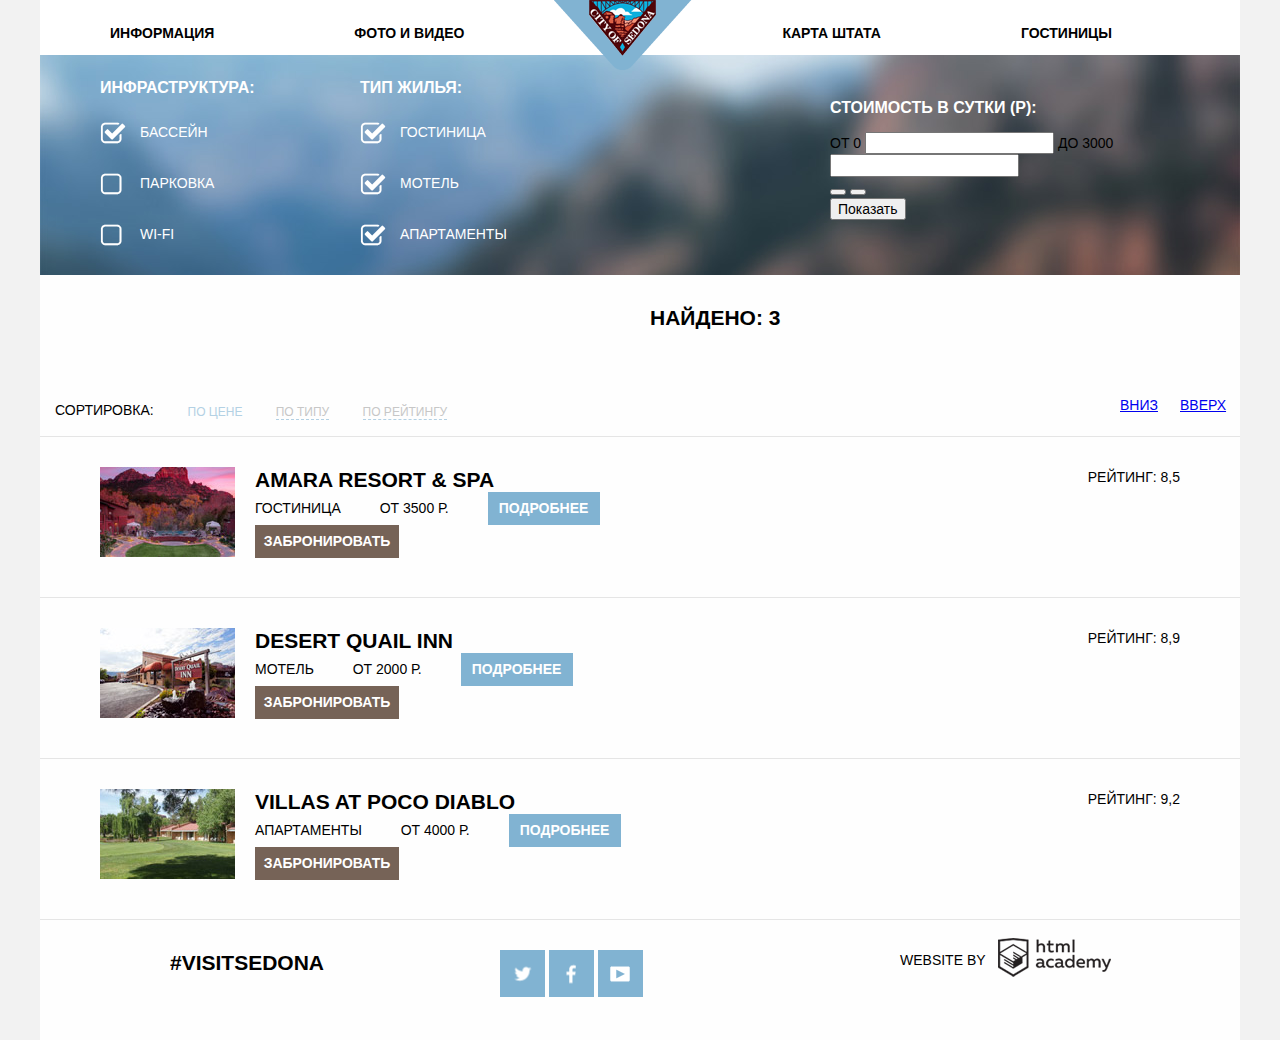
==== inner.html @ 9377fe7f "декоративное оформление" ====
<!DOCTYPE html>
<html>
<head>
  <meta charset="utf-8">
  <link href="https://fonts.googleapis.com/css?family=PT+Sans" rel="stylesheet">
  <link rel="stylesheet" href="css/normalize.css">
  <link rel="stylesheet" href="css/style.css">
  <title>Каталог гостиниц</title>
</head>
<body>
  <div class="main-container">
    <header class="main-header">
      <nav class="main-navigation">
        <ul>
          <li> 
            <a href="#">Информация </a>
          </li>
          <li> 
            <a href="#">Фото и Видео</a>
          </li>
          <li class="main-logo">
            <a href="#"><img class="logo" src="img/icon.png" width="138" height="70" alt="Седона"></a>
          </li>
          <li> 
            <a href="#">Карта штата</a> 
          </li>
          <li> 
            <a href="#">Гостиницы</a>
          </li>
        </ul>
      </nav>
    </header>
    <main>
      <div class="main-condition">
        <form class="condition" action="#" method="get">
          <div class="common-filter">
            <div class="infrastructure">
              <h2>Инфраструктура:</h2> 
              <input type="checkbox" id="bass" checked>
              <label class="choice" for="bass">Бассейн</label>
              <input type="checkbox" id="parking">
              <label class="choice" for="parking">Парковка</label>
              <input type="checkbox" id="wf">
              <label class="choice" for="wf">Wi-Fi</label>
            </div>
            <div class="accomodation">
              <h2>Тип жилья:</h2>
              <input type="checkbox" id="hotel" checked>
              <label class="choice" for="hotel">Гостиница</label>
              <input type="checkbox" id="motel" checked>
              <label class="choice" for="motel">Мотель</label>
              <input type="checkbox" id="apartment" checked>
              <label class="choice" for="apartment">Апартаменты</label>
            </div>
          </div>
          <div class="price">
            <h2>Стоимость в сутки (р):</h2>
            <div class="price-range">
              <label>От 0
                <input type="text" name="price-min">
              </label>
              <label>До 3000
                <input type="text" name="price-max">
              </label>
            </div>
            <div class="range">
              <div class="range-active">
                <button class="range-circle range-circle-left" type="button"></button>
                <button class="range-circle range-circle-right" type="button"></button>
              </div>
            </div>
            <button class="price-show" type="submit"> Показать </button>
          </div>
        </form>
      </div>
      <div class="filter clearfix">
        <div class="find">Найдено: 3</div>
        <div class="sort">Сортировка:
          <ul class="filter-sort">
            <li> <a class="active" href="#">По цене</a></li>
            <li> <a href="#"> По типу</a></li>
            <li> <a href="#"> По рейтингу</a></li>
          </ul>
        </div>
        <div class="direction-filter up"><a href="#">вверх</a></div>
        <div class="direction-filter down"><a class="active" href="#"> вниз</a></div>
      </div>
      <section class="hotels-list">
        <div class="hotel clearfix">
          <img src="img/inner-amara.jpg" width="135" height="90">
          <div class="hotel-character">
            <h2>Amara resort & spa</h2>
            <span>Гостиница</span>
            <span> от 3500 р.</span>
            <a class="about">Подробнее</a>
            <a class="booking">Забронировать</a>
          </div>
          <div class="rating">
            <div class="star">
              <span class="one"></span>
              <span class="two"></span>
              <span class="three"></span>
              <span class="four"></span>
            </div>
            <div class="rating number">Рейтинг: 8,5</div>
          </div>
        </div>
        <div class="hotel clearfix">
          <img src="img/inner-desert.jpg" width="135" height="90">
          <div class="hotel-character">
            <h2>Desert quail inn</h2>
            <span> Мотель</span>
            <span> от 2000 р.</span>
            <a class="about">Подробнее</a>
            <a class="booking">Забронировать</a>
          </div>
          <div class="rating"> 
            <div class="star">
              <span class="one"></span>
              <span class="two"></span>
            </div>
            <div class="rating number">Рейтинг: 8,9</div>
          </div>
        </div>
        <div class="hotel clearfix">
          <img src="img/villas.jpg" width="135" height="90">
          <div class="hotel-character">
            <h2>Villas at poco diablo</h2>
            <span> Апартаменты</span>
            <span> от 4000 р.</span>
            <a class="about">Подробнее</a>
            <a class="booking">Забронировать</a>
          </div>
          <div class="rating">
            <div class="star">
              <span class="one"></span>
              <span class="two"></span>
              <span class="three"></span>
            </div>
            <div class="rating number">Рейтинг: 9,2</div>
          </div>
        </div>
      </section>
    </main>
    <footer class="main-footer clearfix">
      <section class="footer-contacts">
        <a href="#">#VISITSEDONA</a>
      </section>
      <section class="footer-social">
        <a class="social-btn social-btn-twit" href="#">Twitter</a>
        <a class="social-btn social-btn-fb" href="#">Facebook</a>
        <a class="social-btn social-btn-ytube" href="#">YouTube</a>
      </section>
      <section class="footer-copyright">
        <a class="copyright" href="#">Website by</a>
      </section>
    </footer>
  </div>
</body>
</html>
---- css/style.css ----
body {
	font-size: 14px;
	line-height: 21px;
	color: #000000;
	font-weight: normal;
	font-family: "PTSans", "Arial", sans-serif;
	text-transform: uppercase;
	background-color: #f2f2f2;
}
h2.offer-title {
	font-size: 21px;
	line-height: 1.1;
	font-weight: bold;
}
h1.logo-title {
	font-size: 21px;
	line-height: 1.2;
	font-weight: bold;

}
.common-filter h2{
	font-size: 16px;
	line-height: 1.3;
	color: #ffffff;
	font-weight: bold;
}
.price h2 {
	font-size: 16px;
	line-height: 1.3;
	color: #ffffff;
	font-weight: bold;
}
.hotel-character h2 {
	font-size: 21px;
	line-height: 1.2;
	font-weight: bold;
	margin: 0px;
}
.hotel-character h2:hover {
	color: #89b8d5;
}
.main-container {
	width: 1200px;
	margin: 0 auto;
}

.main-header {
	max-height: 55px;
	background: #ffffff;
}
.main-navigation li {
	display: inline-block;
	font-size: 14px;
	line-height: 26px;
	vertical-align: top;
	font-weight: bold;
	padding: 20px;
	margin: 0 50px;
}

.main-navigation li:nth-child(3) {
	position: relative;
	padding-top: 0px;
	margin: 0px;
	z-index: 100;
}

.main-navigation a {
	display: block;
	text-decoration: none;
	color: #000000
}

.main-navigation a:hover {
	color: #81b3d2;
}

.main-navigation ul {
	margin: 0;
	padding: 0;
	list-style: none;
	font-size: 0;
}

.main-condition {
	min-height: 220px;
	background: #f2f2f2 url("../img/inner-filter.jpg") no-repeat;
	clear: both;
}
.infrastructure {
	float: left;
	width: 200px;
	padding-top: 10px;
	padding-right: 30px;
	padding-bottom: 10px;
	padding-left: 60px;
}
input[type="checkbox"] {
	display: none;
}
input[type="checkbox"] + label.choice {
	display: block;
	padding: 10px 0;
	padding-left: 40px;
	margin: 10px 0;
	font-size: 14px;
	line-height: 21px;
	color: #ffffff;
	position: relative;
	cursor: pointer;
}
input[type="checkbox"] + label.choice::before {
	content: "";
	position: absolute;
	top: -3;
	left: 0;
	background-image: url("../img/sprite.png");
	background-repeat: no-repeat;
	display: block;
	width: 22px;
	height: 22px;
	background-position: -5px -5px;
}
input[type="checkbox"]:checked + label.choice::before {
	content: "";
	position: absolute;
	top: -3;
	left: 0;
	background-image: url("../img/sprite.png");
	background-repeat: no-repeat;
	display: block;
	width: 26px;
	height: 22px;
	background-position: -5px -37px;
}

.accomodation {
	float: left;
	width: 200px;
	padding: 10px 30px;
}
.price {
	float: right;
	width: 350px;
	padding: 30px 60px;
}
.filter {
	background: #fefefe;
}
.clearfix::after {
	content: "";
	display: table;
	clear: both;
}
.find {
	float: left;
	min-height: 30px;
	width: 140px;
	padding-top: 30px;
	padding-right: 15px;
	padding-bottom: 30px;
	padding-left: 60px;
	font-weight: bold;
	font-size: 21px;
	line-height: 26px;
}
.sort {
	float: left;
	width: 580px;
	padding: 15px;
	margin: 20px 0 0 0;
}

ul.filter-sort {
	display: inline-block;
	vertical-align: bottom;
	margin: 0;
	padding: 0;
	list-style: none;
	font-size: 12px;
} 

.filter-sort li {
	display: inline-block;
	line-height: 18px;
	vertical-align: bottom;
	padding: 0px;
	margin-right: 30px;
}
.filter-sort li:first-child {
	margin-left: 30px;
}
.filter-sort a {
	text-decoration: none;
	color: #c7c7c7;
	border-bottom: 1px dashed #b3d1e4;
}
.filter-sort a.active {
	color: #b3d1e4;
	text-decoration: none;
	border-bottom: 0px;
}
.filter-sort a:hover {
	color: #b3d1e4;
	text-decoration: none;
	border-bottom: 1px dashed #b3d1e4;
}
.direction-filter {
	float: right;
	width: 60px;
	padding-top: 30px;
}
.hotels-list {
	min-height: 450px;
	background: #fefefe;
}
.hotel {
	width: 1080px;
	min-height: 100px;
	padding: 30px 60px;
}
.hotel img {
	float: left;
	margin-right: 20px;
}
.hotel-character {
	float: left;
	width: 370px;
}
.hotel {
	border-top: 1px solid #e5e5e5
}
.hotel-character span {
	padding-right: 35px;
}

.hotel-character a {
	display: inline-block;
	height: 26px;
}
.hotel-character a.about {
	width: 110px;
	border: 1px solid #81b3d2;
	background-color: #81b3d2;
	color: #ffffff;
	font-weight: bold;
	text-align: center;
	padding-top: 5px;
}
.hotel-character a.booking {
	width: 142px;
	border: 1px solid #766357;
	background-color: #766357;
	color: #ffffff;
	font-weight: bold;
	text-align: center;
	padding-top: 5px;
}
.hotel .rating {
	float: right;
} 

.main-footer {
	width: 1080px;
	margin: 0 auto;
	background: #fefefe;
	padding: 30px 60px;
	border-top: 1px solid #e5e5e5
}

.footer-contacts {
	float: left;
	width: 210px;
	margin-right: 120px;
	min-height: 60px;
	margin-left: 70px;
}
.footer-contacts a {
	text-decoration: none;
	color: #000000;
	font-size: 21px;
	font-weight: bold;
	line-height: 26px;
}

.footer-social {
	float: left;
	width: 280px;
	min-height: 60px;
}

.social-btn {
	display: inline-block;
	vertical-align: top;
	font-size: 0px;
	width: 45px;
	height: 47px;
	background-color: #81b3d2;
	position: relative;
}
.social-btn::before {
	content: "";
	position: absolute;
	top: 50%;
	left: 50%;
	transform: translate(-50%, -50%);
	background-image: url("../img/sprite.png");
	background-repeat: no-repeat;
	display: block;
}
.social-btn-twit::before{
	width: 17px;
	height: 15px;
	background-position: -5px -338px;
}
.social-btn-fb::before {
	width: 10px;
	height: 19px;
	background-position: -5px -133px;
}
.social-btn-ytube:before {
	width: 20px;
	height: 16px;
	background-position: -5px -388px;
}
.social-btn:hover {
	background-color: #669ec0
}

.footer-copyright {
	float: right;
	width: 280px;
	min-height: 60px;
	margin-left: 120px;
	position: relative;
}
.footer-copyright::after {
	content: "";
	position: absolute;
	top: -20%;
	left: 35%;
	background-image: url("../img/sprite.png");
	background-repeat: no-repeat;
	display: block;
	width: 113px;
	height: 39px;
	background-position: -5px -191px;
}

.footer-copyright:hover::after {
	content: "";
	position: absolute;
	top: -20%;
	left: 35%;
	background-image: url("../img/sprite.png");
	background-repeat: no-repeat;
	display: block;
	width: 113px;
	height: 39px;
	background-position: -5px -289px;
}
.footer-copyright a {
	text-decoration: none;
	color: #000000;
}

.features-items {
	background-color: #81b3d2;
	min-height: 256px;
}
.features-items.right img {
	float: right;
	width: 800px;
}
.features-logo {
	float: left;
	width: 280px;
	min-height: 240px;
	padding: 40px 60px;
}
.features-items.left img {
	float: left;
	width: 800px;
}
.features-items-small {
	float: left;
	width: 280px;
	min-height: 175px;
	padding: 40px 60px;
	background-color: #eeeeee
}
.offer {
	background-color: #ffffff;
	margin: 0 auto;
}
label.search {
	display: block;
	height: 85px;
	width: 568px;
	margin: 0 auto;
}
#search-hotel:checked ~ label.search[for="search-hotel"] { 
	background:#c1c1c1;
}

.offer-form {
	width: 565px;
	height: 395px;
	margin: 0 auto;
	display: none;
}
#search-hotel:checked ~ .offer-form {
	display: block;
}
input.offer {
	display: none;
}


.sprite {
	background-image: url("../img/sprite.png");
	background-repeat: no-repeat;
	display: block;
}

.sprite-checkbox {
	width: 22px;
	height: 22px;
	background-position: -5px -5px;
}

.sprite-checkbox-checked {
	width: 26px;
	height: 22px;
	background-position: -5px -37px;
}

.sprite-checkbox-checked-disabled {
	width: 26px;
	height: 22px;
	background-position: -5px -69px;
}

.sprite-checkbox-disabled {
	width: 22px;
	height: 22px;
	background-position: -5px -101px;
}

.sprite-f {
	width: 10px;
	height: 19px;
	background-position: -5px -133px;
}

.sprite-f-down {
	width: 10px;
	height: 19px;
	background-position: -5px -162px;
}

.sprite-ha {
	width: 113px;
	height: 39px;
	background-position: -5px -191px;
}

.sprite-ha-down {
	width: 113px;
	height: 39px;
	background-position: -5px -240px;
}

.sprite-ha-hover {
	width: 113px;
	height: 39px;
	background-position: -5px -289px;
}

.sprite-t {
	width: 17px;
	height: 15px;
	background-position: -5px -338px;
}

.sprite-t-down {
	width: 17px;
	height: 15px;
	background-position: -5px -363px;
}

.sprite-ytube {
	width: 20px;
	height: 16px;
	background-position: -5px -388px;
}

.sprite-ytube-down {
	width: 20px;
	height: 16px;
	background-position: -5px -414px;
}
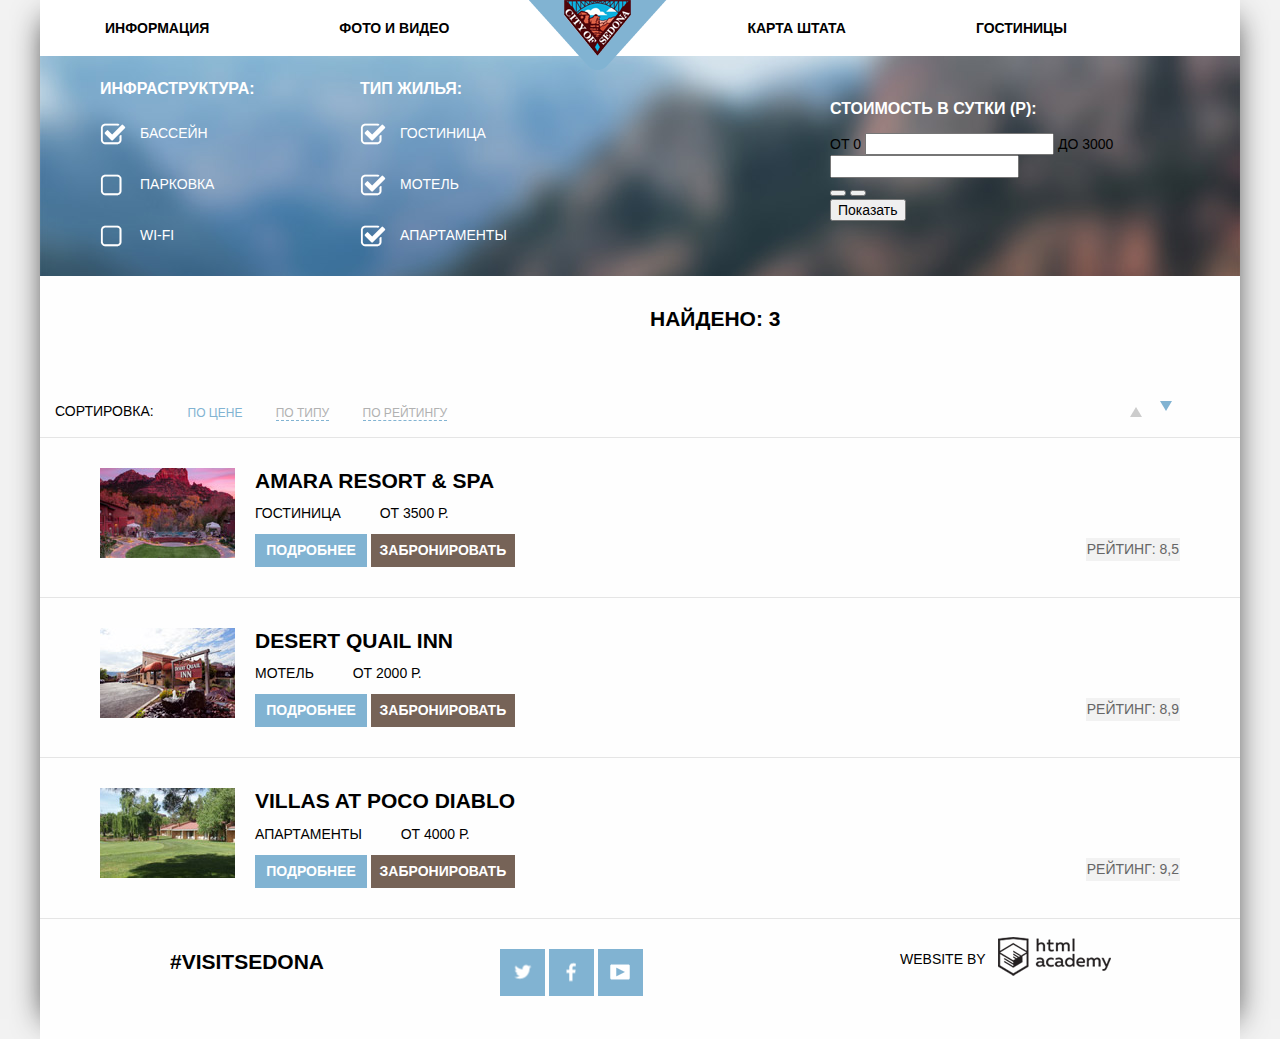
==== commit 5f9b66cf: "оформление декоративных элементов" ====
--- a/inner.html
+++ b/inner.html
@@ -2,7 +2,7 @@
 <html>
 <head>
   <meta charset="utf-8">
-  <link href="https://fonts.googleapis.com/css?family=PT+Sans" rel="stylesheet">
+  <link href="https://fonts.googleapis.com/css?family=PT+Sans:400,700&amp;subset=cyrillic" rel="stylesheet">
   <link rel="stylesheet" href="css/normalize.css">
   <link rel="stylesheet" href="css/style.css">
   <title>Каталог гостиниц</title>
@@ -82,18 +82,20 @@
             <li> <a href="#"> По рейтингу</a></li>
           </ul>
         </div>
-        <div class="direction-filter up"><a href="#">вверх</a></div>
-        <div class="direction-filter down"><a class="active" href="#"> вниз</a></div>
+        <div><a class="direction-filter down active" href="#">вниз</a></div>
+        <div><a class="direction-filter up" href="#"> вверх</a></div>
       </div>
       <section class="hotels-list">
         <div class="hotel clearfix">
           <img src="img/inner-amara.jpg" width="135" height="90">
           <div class="hotel-character">
-            <h2>Amara resort & spa</h2>
+            <h2> <a href="#">Amara resort & spa</a></h2>
             <span>Гостиница</span>
             <span> от 3500 р.</span>
-            <a class="about">Подробнее</a>
-            <a class="booking">Забронировать</a>
+            <div class="btn">
+              <a href="#" class="about">Подробнее</a>
+              <a href="#" class="booking">Забронировать</a>
+            </div>
           </div>
           <div class="rating">
             <div class="star">
@@ -108,11 +110,13 @@
         <div class="hotel clearfix">
           <img src="img/inner-desert.jpg" width="135" height="90">
           <div class="hotel-character">
-            <h2>Desert quail inn</h2>
+            <h2> <a href="#">Desert quail inn</a></h2>
             <span> Мотель</span>
             <span> от 2000 р.</span>
-            <a class="about">Подробнее</a>
-            <a class="booking">Забронировать</a>
+            <div class="btn">
+              <a href="#" class="about">Подробнее</a>
+              <a href="#" class="booking">Забронировать</a>
+            </div>
           </div>
           <div class="rating"> 
             <div class="star">
@@ -125,11 +129,13 @@
         <div class="hotel clearfix">
           <img src="img/villas.jpg" width="135" height="90">
           <div class="hotel-character">
-            <h2>Villas at poco diablo</h2>
+            <h2> <a href="#">Villas at poco diablo</a></h2>
             <span> Апартаменты</span>
             <span> от 4000 р.</span>
-            <a class="about">Подробнее</a>
-            <a class="booking">Забронировать</a>
+            <div class="btn">
+              <a href="#" class="about">Подробнее</a>
+              <a href="#" class="booking">Забронировать</a>
+            </div>
           </div>
           <div class="rating">
             <div class="star">
--- a/css/style.css
+++ b/css/style.css
@@ -7,81 +7,178 @@
 	text-transform: uppercase;
 	background-color: #f2f2f2;
 }
-h2.offer-title {
-	font-size: 21px;
-	line-height: 1.1;
-	font-weight: bold;
-}
-h1.logo-title {
-	font-size: 21px;
-	line-height: 1.2;
-	font-weight: bold;
-
-}
-.common-filter h2{
-	font-size: 16px;
-	line-height: 1.3;
-	color: #ffffff;
-	font-weight: bold;
-}
-.price h2 {
-	font-size: 16px;
-	line-height: 1.3;
-	color: #ffffff;
-	font-weight: bold;
-}
-.hotel-character h2 {
-	font-size: 21px;
-	line-height: 1.2;
-	font-weight: bold;
-	margin: 0px;
-}
-.hotel-character h2:hover {
-	color: #89b8d5;
+.main {
+	position: relative;
 }
 .main-container {
 	width: 1200px;
 	margin: 0 auto;
-}
-
+	box-shadow: -15px 0 30px -20px #333, 
+	15px 0 30px -20px #333;
+}
 .main-header {
-	max-height: 55px;
 	background: #ffffff;
 }
 .main-navigation li {
 	display: inline-block;
 	font-size: 14px;
 	line-height: 26px;
+	font-weight: bold;
+	padding: 15px;
+	margin: 0 50px;
+}
+.main-navigation li:nth-child(3) {
+	position: relative;
 	vertical-align: top;
-	font-weight: bold;
-	padding: 20px;
-	margin: 0 50px;
-}
-
-.main-navigation li:nth-child(3) {
-	position: relative;
 	padding-top: 0px;
+	padding-bottom: 0px;
 	margin: 0px;
+	margin-bottom: -25px;
 	z-index: 100;
 }
-
 .main-navigation a {
 	display: block;
 	text-decoration: none;
 	color: #000000
 }
-
 .main-navigation a:hover {
 	color: #81b3d2;
 }
-
 .main-navigation ul {
 	margin: 0;
 	padding: 0;
 	list-style: none;
 	font-size: 0;
 }
-
+.main-footer {
+	width: 1080px;
+	margin: 0 auto;
+	background: #fefefe;
+	padding: 30px 60px;
+	border-top: 1px solid #e5e5e5
+}
+
+.footer-contacts {
+	float: left;
+	width: 210px;
+	margin-right: 120px;
+	min-height: 60px;
+	margin-left: 70px;
+}
+.footer-contacts a {
+	text-decoration: none;
+	color: #000000;
+	font-size: 21px;
+	font-weight: bold;
+	line-height: 26px;
+}
+
+.footer-social {
+	float: left;
+	width: 280px;
+	min-height: 60px;
+}
+
+.social-btn {
+	display: inline-block;
+	vertical-align: top;
+	font-size: 0px;
+	width: 45px;
+	height: 47px;
+	background-color: #81b3d2;
+	position: relative;
+}
+.social-btn::before {
+	content: "";
+	position: absolute;
+	top: 50%;
+	left: 50%;
+	transform: translate(-50%, -50%);
+	background-image: url("../img/sprite.png");
+	background-repeat: no-repeat;
+	display: block;
+}
+.social-btn-twit::before{
+	width: 17px;
+	height: 15px;
+	background-position: -5px -338px;
+}
+.social-btn-fb::before {
+	width: 10px;
+	height: 19px;
+	background-position: -5px -133px;
+}
+.social-btn-ytube:before {
+	width: 20px;
+	height: 16px;
+	background-position: -5px -388px;
+}
+.social-btn:hover {
+	background-color: #669ec0
+}
+
+.footer-copyright {
+	float: right;
+	width: 280px;
+	min-height: 60px;
+	margin-left: 120px;
+	position: relative;
+}
+.footer-copyright::after {
+	content: "";
+	position: absolute;
+	top: -20%;
+	left: 35%;
+	background-image: url("../img/sprite.png");
+	background-repeat: no-repeat;
+	display: block;
+	width: 113px;
+	height: 39px;
+	background-position: -5px -191px;
+}
+.footer-copyright:hover::after {
+	content: "";
+	position: absolute;
+	top: -20%;
+	left: 35%;
+	background-image: url("../img/sprite.png");
+	background-repeat: no-repeat;
+	display: block;
+	width: 113px;
+	height: 39px;
+	background-position: -5px -289px;
+}
+.footer-copyright a {
+	text-decoration: none;
+	color: #000000;
+}
+
+/*inner*/
+.common-filter h2{
+	font-size: 16px;
+	line-height: 1.3;
+	color: #ffffff;
+	font-weight: bold;
+}
+.price h2 {
+	font-size: 16px;
+	line-height: 1.3;
+	color: #ffffff;
+	font-weight: bold;
+}
+.hotel-character h2 { 
+	font-size: 21px;
+	line-height: 1.2;
+	font-weight: bold;
+	margin: 0px;
+}
+.hotel-character a {
+	text-decoration: none;
+	color: #000000
+}
+.hotel-character a:hover {
+	color: #89b8d5;
+}
 .main-condition {
 	min-height: 220px;
 	background: #f2f2f2 url("../img/inner-filter.jpg") no-repeat;
@@ -133,8 +230,7 @@
 	height: 22px;
 	background-position: -5px -37px;
 }
-
-.accomodation {
+.common-filter .accomodation {
 	float: left;
 	width: 200px;
 	padding: 10px 30px;
@@ -170,7 +266,6 @@
 	padding: 15px;
 	margin: 20px 0 0 0;
 }
-
 ul.filter-sort {
 	display: inline-block;
 	vertical-align: bottom;
@@ -179,7 +274,6 @@
 	list-style: none;
 	font-size: 12px;
 } 
-
 .filter-sort li {
 	display: inline-block;
 	line-height: 18px;
@@ -192,23 +286,56 @@
 }
 .filter-sort a {
 	text-decoration: none;
-	color: #c7c7c7;
-	border-bottom: 1px dashed #b3d1e4;
+	color: #b1b1b1;
+	border-bottom: 1px dashed #81b3d2;
 }
 .filter-sort a.active {
-	color: #b3d1e4;
+	color: #81b3d2;
 	text-decoration: none;
 	border-bottom: 0px;
 }
 .filter-sort a:hover {
-	color: #b3d1e4;
+	color: #81b3d2;
 	text-decoration: none;
-	border-bottom: 1px dashed #b3d1e4;
+	border-bottom: 1px dashed #81b3d2;
 }
 .direction-filter {
 	float: right;
 	width: 60px;
 	padding-top: 30px;
+	position: relative;
+}
+.direction-filter.down {
+	margin-right: 20px;
+}
+a.direction-filter {
+	font-size: 0px;
+}
+.direction-filter.up::after {
+	content: "";
+	position: absolute;
+	left: 50%;
+	bottom: 0px;
+	padding: 0px;
+	border: 6px solid transparent;
+	border-bottom: 10px solid #cccccc;
+}
+.direction-filter.down::after {
+	content: "";
+	position: absolute;
+	bottom: 0px;
+	border: 6px solid transparent;
+	border-top: 10px solid #cccccc;
+}
+.direction-filter.active::after { /*не работает. не пойму как сделать активную сортировку*/
+	border-top: 10px solid #81b3d2;
+}
+.rating.number {
+	float: right;
+	border: 1px solid #f2f2f2;
+	background-color: #f2f2f2;
+	color: #666666;
+	margin-top: 70px;
 }
 .hotels-list {
 	min-height: 450px;
@@ -216,7 +343,6 @@
 }
 .hotel {
 	width: 1080px;
-	min-height: 100px;
 	padding: 30px 60px;
 }
 .hotel img {
@@ -231,14 +357,16 @@
 	border-top: 1px solid #e5e5e5
 }
 .hotel-character span {
+	display: inline-block;
+	padding-top: 10px;
 	padding-right: 35px;
 }
-
-.hotel-character a {
+.btn {
+	margin-top: 10px;
+}
+.hotel-character a.about {
 	display: inline-block;
 	height: 26px;
-}
-.hotel-character a.about {
 	width: 110px;
 	border: 1px solid #81b3d2;
 	background-color: #81b3d2;
@@ -248,6 +376,8 @@
 	padding-top: 5px;
 }
 .hotel-character a.booking {
+	display: inline-block;
+	height: 26px;
 	width: 142px;
 	border: 1px solid #766357;
 	background-color: #766357;
@@ -256,127 +386,126 @@
 	text-align: center;
 	padding-top: 5px;
 }
-.hotel .rating {
-	float: right;
-} 
-
-.main-footer {
-	width: 1080px;
-	margin: 0 auto;
-	background: #fefefe;
-	padding: 30px 60px;
-	border-top: 1px solid #e5e5e5
-}
-
-.footer-contacts {
-	float: left;
-	width: 210px;
-	margin-right: 120px;
-	min-height: 60px;
-	margin-left: 70px;
-}
-.footer-contacts a {
-	text-decoration: none;
-	color: #000000;
+
+
+/*index*/
+h2.offer-title {
 	font-size: 21px;
-	font-weight: bold;
-	line-height: 26px;
-}
-
-.footer-social {
-	float: left;
-	width: 280px;
-	min-height: 60px;
-}
-
-.social-btn {
-	display: inline-block;
-	vertical-align: top;
-	font-size: 0px;
-	width: 45px;
-	height: 47px;
-	background-color: #81b3d2;
-	position: relative;
-}
-.social-btn::before {
-	content: "";
-	position: absolute;
-	top: 50%;
-	left: 50%;
-	transform: translate(-50%, -50%);
-	background-image: url("../img/sprite.png");
-	background-repeat: no-repeat;
-	display: block;
-}
-.social-btn-twit::before{
-	width: 17px;
-	height: 15px;
-	background-position: -5px -338px;
-}
-.social-btn-fb::before {
-	width: 10px;
-	height: 19px;
-	background-position: -5px -133px;
-}
-.social-btn-ytube:before {
-	width: 20px;
-	height: 16px;
-	background-position: -5px -388px;
-}
-.social-btn:hover {
-	background-color: #669ec0
-}
-
-.footer-copyright {
-	float: right;
-	width: 280px;
-	min-height: 60px;
-	margin-left: 120px;
-	position: relative;
-}
-.footer-copyright::after {
-	content: "";
-	position: absolute;
-	top: -20%;
-	left: 35%;
-	background-image: url("../img/sprite.png");
-	background-repeat: no-repeat;
-	display: block;
-	width: 113px;
-	height: 39px;
-	background-position: -5px -191px;
-}
-
-.footer-copyright:hover::after {
-	content: "";
-	position: absolute;
-	top: -20%;
-	left: 35%;
-	background-image: url("../img/sprite.png");
-	background-repeat: no-repeat;
-	display: block;
-	width: 113px;
-	height: 39px;
-	background-position: -5px -289px;
-}
-.footer-copyright a {
-	text-decoration: none;
-	color: #000000;
-}
-
+	line-height: 1.1;
+	font-weight: bold;
+	text-align: center;
+	padding-top: 60px;
+	margin: 0;
+}
+.offer-name {
+	color: #696969;
+	text-align: center;
+	margin-bottom: 50px;
+}
+h1.logo-title {
+	font-size: 21px;
+	line-height: 1.2;
+	font-weight: bold;
+}
+.logo-title {
+	position: absolute;
+	display: inline-block;
+	bottom: 105px;
+	width: 600px;
+	left: 25%;
+	text-align: center;
+}
+.features-title {
+	position: absolute;
+	display: inline-block;
+	bottom: 50px;
+	left: 25%;
+	text-align: center;
+}
+p.features {
+	margin: 20px 0;
+}
 .features-items {
 	background-color: #81b3d2;
 	min-height: 256px;
+	padding-top: 0.1px;
+	margin: 0;
+}
+.features-items p {
+	text-align: center;
+	color: #ffffff;
 }
 .features-items.right img {
 	float: right;
 	width: 800px;
 }
+.feature {
+	color: #696969;
+}
+.features-items .features-name {
+	font-weight: bold;
+	margin-top: 50px;
+}
 .features-logo {
 	float: left;
 	width: 280px;
 	min-height: 240px;
 	padding: 40px 60px;
+	text-align: center;
+	margin: 0;
+}
+.features-logo-name {
+	display: block;
+	padding-top: 95px;
+	margin-top: 0px;
+	margin-bottom: 30px;
+	font-size: 16px;
+	line-height: 21px;	
+	font-weight: bold;
+	position: relative;
+}
+.accomodation .features-logo-name:before {
+	content: "";
+	display: block;
+	position: absolute;
+	background-image: url("../img/logo-accomodation.png");
+	width: 75px;
+	height: 72px;
+	left: 37%;
+	bottom: 30%;
+	padding: 0;
+}
+.food .features-logo-name:before {
+	content: "";
+	display: block;
+	position: absolute;
+	background-image: url("../img/logo-eat.png");
+	width: 74px;
+	height: 70px;
+	left: 37%;
+	bottom: 30%;
+	padding: 0;
+}
+.souvenirs .features-logo-name:before {
+	content: "";
+	display: block;
+	position: absolute;
+	background-image: url("../img/logo-suvenire.png");
+	width: 64px;
+	height: 76px;
+	left: 37%;
+	bottom: 30%;
+	padding: 0;
+}
+.features-items-small .features-name {
+	margin: 0;
+	display: block;
+	padding: 0;
+	margin-top: 0px;
+	margin-bottom: 30px;
+	font-size: 16px;
+	line-height: 21px;	
+	font-weight: bold;
 }
 .features-items.left img {
 	float: left;
@@ -384,38 +513,144 @@
 }
 .features-items-small {
 	float: left;
+	text-align: center;
 	width: 280px;
 	min-height: 175px;
 	padding: 40px 60px;
-	background-color: #eeeeee
+	background-color: #eeeeee;
+}
+p.feature {
+	margin: 20px 0;
 }
 .offer {
 	background-color: #ffffff;
 	margin: 0 auto;
+	position: relative;
 }
 label.search {
 	display: block;
-	height: 85px;
-	width: 568px;
+	width: 565px;
 	margin: 0 auto;
+	text-align: center;
+	padding: 33px 0;
+	background-color: #766357;
+	color: #ffffff;
+	font-size: 21px;
+	line-height: 26px;
+	font-weight: bold;
 }
 #search-hotel:checked ~ label.search[for="search-hotel"] { 
-	background:#c1c1c1;
-}
-
+	background: #766357;
+}
 .offer-form {
 	width: 565px;
-	height: 395px;
+	/*height: 395px;*/
 	margin: 0 auto;
 	display: none;
+	z-index: 100;
+	position: absolute;
+	padding-top: 20px;
 }
 #search-hotel:checked ~ .offer-form {
 	display: block;
+	background-color: #ffffff;
+	left: 50%;
+	transform: translate(-50%);
 }
 input.offer {
 	display: none;
 }
-
+.map {
+	position: relative;
+}
+label.date {
+	display: block;
+	width: 465px;
+	margin: 0 auto;
+	padding-top: 30px;
+	font-weight: bold;
+	line-height: 26px;
+}
+label.adult {
+	display: block;
+	float: left;
+	width: 240px;
+	padding-right: 30px;
+	font-weight: bold;
+	line-height: 26px;
+}
+label.children {
+	display: block;
+	float: left;
+	width: 190px;
+	font-weight: bold;
+	line-height: 26px;
+}
+.group {
+	width: 465px;
+	margin: 0 auto;
+	padding-top: 30px;
+}
+
+button.submit {
+	display: block;
+	margin: 55px auto;
+	padding: 20px 195px;
+	font-size: 21px;
+	font-weight: bold;
+	text-transform: uppercase;
+	line-height: 26px;
+	border-radius: 0px;
+	background-color: #81b3d2;
+	color: #ffffff;
+	border: none;
+	cursor: pointer;
+}
+input.date {
+	width: 330px;
+	height: 38px;
+	background-color: #f2f2f2;
+	border: none;
+	margin-left: 15px;
+	font-size: 
+}
+.adult input {
+	width: 38px;
+	height: 38px;
+	background-color: #f2f2f2;
+	border: none;
+	padding: 0px;
+}
+.children input {
+	width: 38px;
+	height: 38px;
+	background-color: #f2f2f2;
+	border: none;
+	padding: 0px;
+}
+button.minus, button.plus {
+	width: 38px;
+	height: 38px;
+	background-color: #f2f2f2;
+	border: none;
+	padding: 0;
+	margin: 0;
+	font-size: 14px;
+	line-height: 26px;
+	font-weight: bold;
+	color: #a9a9a9;
+}
+.adult button.minus {
+	margin-left: 30px;
+}
+.children button.minus {
+	margin-left: 25px;
+}
+
+
+
+
+/*sprite*/
 
 .sprite {
 	background-image: url("../img/sprite.png");
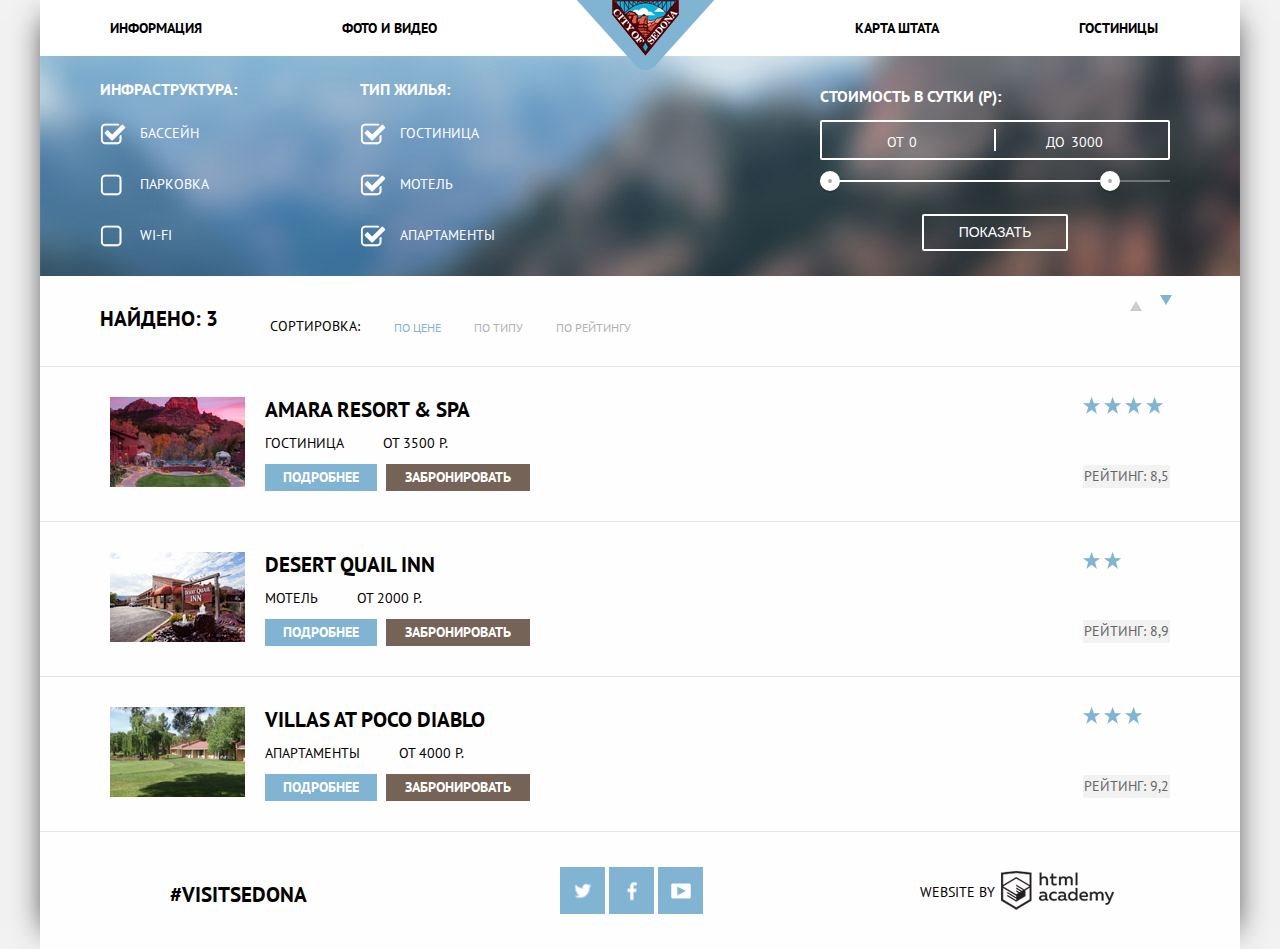
==== commit 5f8cd445: "доработка декоративных элементов" ====
--- a/inner.html
+++ b/inner.html
@@ -56,20 +56,21 @@
           <div class="price">
             <h2>Стоимость в сутки (р):</h2>
             <div class="price-range">
-              <label>От 0
-                <input type="text" name="price-min">
+              <label class="min-price">От
+                <input type="text" name="price-min" value="0">
               </label>
-              <label>До 3000
-                <input type="text" name="price-max">
+              <label class="max-price">До
+                <input type="text" name="price-max" value="3000">
               </label>
             </div>
-            <div class="range">
-              <div class="range-active">
-                <button class="range-circle range-circle-left" type="button"></button>
-                <button class="range-circle range-circle-right" type="button"></button>
+            <div class="range-controls">
+              <div class="scale">
+                <div class="bar"></div>
               </div>
+              <div class="range-circle range-circle-min"></div>
+              <div class="range-circle range-circle-max"></div>
             </div>
-            <button class="price-show" type="submit"> Показать </button>
+            <button class="price-show" type="submit">Показать</button>
           </div>
         </form>
       </div>
--- a/css/style.css
+++ b/css/style.css
@@ -1,9 +1,9 @@
 body {
 	font-size: 14px;
-	line-height: 21px;
+	line-height: 1.5;
 	color: #000000;
 	font-weight: normal;
-	font-family: "PTSans", "Arial", sans-serif;
+	font-family: "PT Sans", "Arial", sans-serif;
 	text-transform: uppercase;
 	background-color: #f2f2f2;
 }
@@ -24,7 +24,7 @@
 	font-size: 14px;
 	line-height: 26px;
 	font-weight: bold;
-	padding: 15px;
+	padding: 15px 20px;
 	margin: 0 50px;
 }
 .main-navigation li:nth-child(3) {
@@ -32,7 +32,8 @@
 	vertical-align: top;
 	padding-top: 0px;
 	padding-bottom: 0px;
-	margin: 0px;
+	margin-right: : 50px;
+	margin-left: 50px;
 	margin-bottom: -25px;
 	z-index: 100;
 }
@@ -50,20 +51,23 @@
 	list-style: none;
 	font-size: 0;
 }
+.main-logo img {
+	display: block;
+}
 .main-footer {
 	width: 1080px;
 	margin: 0 auto;
 	background: #fefefe;
-	padding: 30px 60px;
+	padding: 35px 60px;
 	border-top: 1px solid #e5e5e5
 }
 
 .footer-contacts {
 	float: left;
-	width: 210px;
-	margin-right: 120px;
-	min-height: 60px;
+	width: 220px;
+	margin-right: 170px;
 	margin-left: 70px;
+	padding-top: 15px;
 }
 .footer-contacts a {
 	text-decoration: none;
@@ -75,8 +79,7 @@
 
 .footer-social {
 	float: left;
-	width: 280px;
-	min-height: 60px;
+	width: 220px;
 }
 
 .social-btn {
@@ -119,16 +122,16 @@
 
 .footer-copyright {
 	float: right;
-	width: 280px;
-	min-height: 60px;
-	margin-left: 120px;
-	position: relative;
-}
-.footer-copyright::after {
-	content: "";
-	position: absolute;
-	top: -20%;
-	left: 35%;
+	padding-top: 15px;
+	width: 220px;
+	margin-right: 40px;
+	position: relative;
+}
+.footer-copyright a::after {
+	content: "";
+	position: absolute;
+	top: 10%;
+	left: calc(30% + 15px);
 	background-image: url("../img/sprite.png");
 	background-repeat: no-repeat;
 	display: block;
@@ -136,11 +139,11 @@
 	height: 39px;
 	background-position: -5px -191px;
 }
-.footer-copyright:hover::after {
-	content: "";
-	position: absolute;
-	top: -20%;
-	left: 35%;
+.footer-copyright a:hover::after {
+	content: "";
+	position: absolute;
+	top: 10%;
+	left: calc(30% + 15px);
 	background-image: url("../img/sprite.png");
 	background-repeat: no-repeat;
 	display: block;
@@ -165,10 +168,11 @@
 	line-height: 1.3;
 	color: #ffffff;
 	font-weight: bold;
+	margin-top: 0;
 }
 .hotel-character h2 { 
 	font-size: 21px;
-	line-height: 1.2;
+	line-height: 26px;
 	font-weight: bold;
 	margin: 0px;
 }
@@ -238,7 +242,96 @@
 .price {
 	float: right;
 	width: 350px;
-	padding: 30px 60px;
+	padding: 30px 70px;
+}
+.price-range {
+	position: relative;
+	height: 36px;
+	margin-bottom: 20px;
+	border: 2px solid #ffffff;
+	border-radius: 2px;
+}
+.price-range::after {
+	content: "";
+	position: absolute;
+	top: 50%;
+	left: 50%;
+	width: 2px;
+	height: 22px;
+	background: #ffffff;
+	transform: translate(-50%, -50%);
+}
+.price-range label {
+	display: inline-block;
+	vertical-align: top;
+	font-size: 14px;
+	line-height: 38px;
+	color: #ffffff;
+	cursor: pointer;
+}
+.price-range .min-price,
+.price-range .max-price {
+	width: 90px;
+	padding-left: 65px;
+}
+.price-range input {
+	width: 50px;
+	margin: 0;
+	border: none;
+	outline: none;
+	background: none;
+	color: inherit;
+	font: inherit;
+}
+.range-controls {
+	position: relative;
+	margin-bottom: 32px;
+}
+.range-controls .scale {
+	height: 2px;
+	background: rgba(255, 255, 255, 0.3);
+}
+.range-controls .bar {
+	width: 80%;
+	height: 2px;
+	background: #ffffff;
+}
+.range-circle {
+	position: absolute;
+	top: -9px;
+	width: 4px;
+	height: 4px;
+	background: #ababab;
+	border: 8px solid #ffffff;
+	border-radius: 50%;
+	box-shadow: 0 2px 1px 0 rgba(0, 1, 1, 0.2);
+	cursor: pointer;
+}
+.range-circle:hover {
+	background: #1c4f80;
+}
+.range-circle-min {
+	left: 0;
+}
+.range-circle-max {
+	left: 80%;
+}
+button.price-show {
+	display: block;
+	margin: 0 auto;
+	padding: 6px 35px;
+	font-size: 14px;
+	line-height: 21px;
+	text-transform: uppercase;
+	color: #ffffff;
+	background: transparent;
+	border: 2px solid #ffffff;
+	border-radius: 2px;
+	cursor: pointer;
+}
+button.price-show:hover {
+	color: #000000;
+	background: #ffffff;
 }
 .filter {
 	background: #fefefe;
@@ -287,17 +380,21 @@
 .filter-sort a {
 	text-decoration: none;
 	color: #b1b1b1;
-	border-bottom: 1px dashed #81b3d2;
 }
 .filter-sort a.active {
 	color: #81b3d2;
 	text-decoration: none;
-	border-bottom: 0px;
+	border-bottom: none;
 }
 .filter-sort a:hover {
 	color: #81b3d2;
 	text-decoration: none;
 	border-bottom: 1px dashed #81b3d2;
+}
+.filter-sort a.active:hover {
+	color: #81b3d2;
+	text-decoration: none;
+	border-bottom: 0px;
 }
 .direction-filter {
 	float: right;
@@ -320,6 +417,9 @@
 	border: 6px solid transparent;
 	border-bottom: 10px solid #cccccc;
 }
+.direction-filter.up::after:hover {
+	border-bottom: 10px solid #000000;
+}
 .direction-filter.down::after {
 	content: "";
 	position: absolute;
@@ -327,23 +427,28 @@
 	border: 6px solid transparent;
 	border-top: 10px solid #cccccc;
 }
-.direction-filter.active::after { /*не работает. не пойму как сделать активную сортировку*/
+.direction-filter.active::after {
 	border-top: 10px solid #81b3d2;
 }
+.rating {
+	float: right;
+}
 .rating.number {
-	float: right;
 	border: 1px solid #f2f2f2;
 	background-color: #f2f2f2;
 	color: #666666;
-	margin-top: 70px;
+	margin-top: 45px;
 }
 .hotels-list {
 	min-height: 450px;
 	background: #fefefe;
 }
+.btn {
+	margin-top: 10px;
+}
 .hotel {
-	width: 1080px;
-	padding: 30px 60px;
+	width: 1060px;
+	padding: 30px 70px;
 }
 .hotel img {
 	float: left;
@@ -361,31 +466,44 @@
 	padding-top: 10px;
 	padding-right: 35px;
 }
-.btn {
-	margin-top: 10px;
-}
 .hotel-character a.about {
 	display: inline-block;
-	height: 26px;
 	width: 110px;
 	border: 1px solid #81b3d2;
 	background-color: #81b3d2;
 	color: #ffffff;
 	font-weight: bold;
 	text-align: center;
-	padding-top: 5px;
+	padding-top: 2px;
+	padding-bottom: 2px;
+	vertical-align: bottom;
+	margin-right: 5px;
+}
+.hotel-character a.about:hover {
+	background-color: #669ec0;
 }
 .hotel-character a.booking {
 	display: inline-block;
-	height: 26px;
 	width: 142px;
 	border: 1px solid #766357;
 	background-color: #766357;
 	color: #ffffff;
 	font-weight: bold;
 	text-align: center;
-	padding-top: 5px;
-}
+	padding-top: 2px;
+	padding-bottom: 2px;
+	vertical-align: bottom;
+}
+.hotel-character a.booking:hover {
+	background-color: #604e43;
+}
+.star span {
+	display: inline-block;
+	width: 17px;
+	height: 17px;
+	background: url("../img/star.png") no-repeat;
+}
+
 
 
 /*index*/
@@ -563,35 +681,41 @@
 .map {
 	position: relative;
 }
-label.date {
-	display: block;
-	width: 465px;
-	margin: 0 auto;
-	padding-top: 30px;
-	font-weight: bold;
-	line-height: 26px;
-}
-label.adult {
-	display: block;
-	float: left;
-	width: 240px;
-	padding-right: 30px;
-	font-weight: bold;
-	line-height: 26px;
-}
-label.children {
-	display: block;
-	float: left;
-	width: 190px;
-	font-weight: bold;
-	line-height: 26px;
+.map img {
+	display: block;
 }
 .group {
 	width: 465px;
 	margin: 0 auto;
 	padding-top: 30px;
 }
-
+.group button:hover {
+	color: #000000;
+
+}
+label.date {
+	display: block;
+	width: 465px;
+	margin: 0 auto;
+	padding-top: 30px;
+	font-weight: bold;
+	line-height: 26px;
+}
+label.adult {
+	display: block;
+	float: left;
+	width: 240px;
+	padding-right: 25px;
+	font-weight: bold;
+	line-height: 26px;
+}
+label.children {
+	display: block;
+	float: left;
+	width: 190px;
+	font-weight: bold;
+	line-height: 26px;
+}
 button.submit {
 	display: block;
 	margin: 55px auto;
@@ -606,27 +730,40 @@
 	border: none;
 	cursor: pointer;
 }
+button.submit:hover {
+	background-color: #669ec0;
+}
 input.date {
 	width: 330px;
 	height: 38px;
-	background-color: #f2f2f2;
+	background: #f2f2f2 url("../img/calculate.png") no-repeat 97% center;
 	border: none;
 	margin-left: 15px;
-	font-size: 
+	line-height: 26px;
+	font-weight: bold;
+}
+input.date:hover {
+	background: #ebebeb url("../img/calculate-hover.png") no-repeat 97% center;
 }
 .adult input {
 	width: 38px;
 	height: 38px;
+	line-height: 26px;
+	font-weight: bold;
 	background-color: #f2f2f2;
 	border: none;
 	padding: 0px;
+	text-align: center;
 }
 .children input {
 	width: 38px;
 	height: 38px;
+	font-weight: bold;
+	line-height: 26px;
 	background-color: #f2f2f2;
 	border: none;
 	padding: 0px;
+	text-align: center;
 }
 button.minus, button.plus {
 	width: 38px;
@@ -640,11 +777,17 @@
 	font-weight: bold;
 	color: #a9a9a9;
 }
+button.minus {
+	margin-right: -4px;
+}
+button.plus {
+	margin-left: -4px;
+}
 .adult button.minus {
-	margin-left: 30px;
+	margin-left: 35px;
 }
 .children button.minus {
-	margin-left: 25px;
+	margin-left: 20px;
 }
 
 
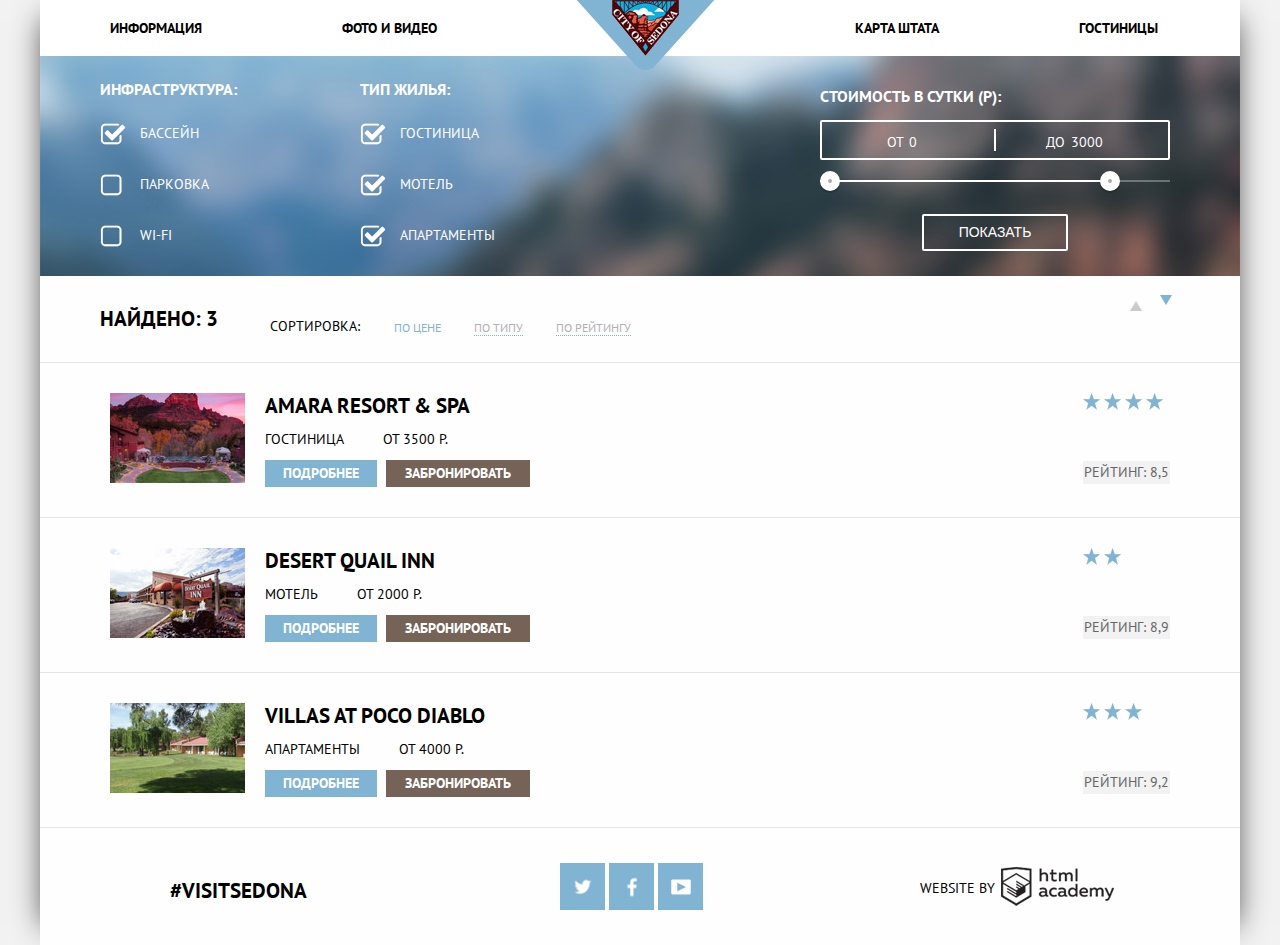
==== commit d7f90120: "доработки" ====
--- a/inner.html
+++ b/inner.html
@@ -88,7 +88,7 @@
       </div>
       <section class="hotels-list">
         <div class="hotel clearfix">
-          <img src="img/inner-amara.jpg" width="135" height="90">
+          <img src="img/inner-amara.jpg" width="135" height="90" alt="Hotel Amara resort & spa">
           <div class="hotel-character">
             <h2> <a href="#">Amara resort & spa</a></h2>
             <span>Гостиница</span>
@@ -109,7 +109,7 @@
           </div>
         </div>
         <div class="hotel clearfix">
-          <img src="img/inner-desert.jpg" width="135" height="90">
+          <img src="img/inner-desert.jpg" width="135" height="90" alt="Hotel Desert quail inn">
           <div class="hotel-character">
             <h2> <a href="#">Desert quail inn</a></h2>
             <span> Мотель</span>
@@ -128,7 +128,7 @@
           </div>
         </div>
         <div class="hotel clearfix">
-          <img src="img/villas.jpg" width="135" height="90">
+          <img src="img/villas.jpg" width="135" height="90" alt="Hotel Villas at poco diablo">
           <div class="hotel-character">
             <h2> <a href="#">Villas at poco diablo</a></h2>
             <span> Апартаменты</span>
--- a/css/style.css
+++ b/css/style.css
@@ -45,6 +45,18 @@
 .main-navigation a:hover {
 	color: #81b3d2;
 }
+.main-navigation a:active {
+	color: #b7b7b7;
+}
+.main-navigation a.active {
+	color: #7f6d62;
+}
+.main-navigation a.active:hover {
+	color: #604e43;
+}
+.main-navigation a.active:active {
+	color: #d6d0cc;
+}
 .main-navigation ul {
 	margin: 0;
 	padding: 0;
@@ -111,7 +123,7 @@
 	height: 19px;
 	background-position: -5px -133px;
 }
-.social-btn-ytube:before {
+.social-btn-ytube::before {
 	width: 20px;
 	height: 16px;
 	background-position: -5px -388px;
@@ -119,7 +131,24 @@
 .social-btn:hover {
 	background-color: #669ec0
 }
-
+.social-btn:active {
+	background-color: #5496bd;
+}
+.social-btn-twit:active::before{
+	width: 17px;
+	height: 15px;
+	background-position: -5px -363px;
+}
+.social-btn-fb:active::before {
+	width: 10px;
+	height: 19px;
+	background-position: -5px -162px;
+}
+.social-btn-ytube:active::before {
+	width: 20px;
+	height: 16px;
+	background-position: -5px -414px;
+}
 .footer-copyright {
 	float: right;
 	padding-top: 15px;
@@ -140,16 +169,14 @@
 	background-position: -5px -191px;
 }
 .footer-copyright a:hover::after {
-	content: "";
-	position: absolute;
-	top: 10%;
-	left: calc(30% + 15px);
-	background-image: url("../img/sprite.png");
-	background-repeat: no-repeat;
-	display: block;
 	width: 113px;
 	height: 39px;
 	background-position: -5px -289px;
+}
+.footer-copyright a:active::after {
+	width: 113px;
+	height: 39px;
+	background-position: -5px -240px;
 }
 .footer-copyright a {
 	text-decoration: none;
@@ -182,6 +209,9 @@
 }
 .hotel-character a:hover {
 	color: #89b8d5;
+}
+.hotel-character a:active {
+	color: #b2b2b2;
 }
 .main-condition {
 	min-height: 220px;
@@ -213,7 +243,6 @@
 input[type="checkbox"] + label.choice::before {
 	content: "";
 	position: absolute;
-	top: -3;
 	left: 0;
 	background-image: url("../img/sprite.png");
 	background-repeat: no-repeat;
@@ -222,17 +251,38 @@
 	height: 22px;
 	background-position: -5px -5px;
 }
-input[type="checkbox"]:checked + label.choice::before {
-	content: "";
-	position: absolute;
-	top: -3;
+input[type="checkbox"]:disabled + label.choice::before {
+	content: "";
+	position: absolute;
 	left: 0;
 	background-image: url("../img/sprite.png");
 	background-repeat: no-repeat;
 	display: block;
+	width: 22px;
+	height: 22px;
+	background-position: -5px -101px;
+}
+input[type="checkbox"]:checked + label.choice::before {
+	content: "";
+	position: absolute;
+	left: 0;
+	background-image: url("../img/sprite.png");
+	background-repeat: no-repeat;
+	display: block;
 	width: 26px;
 	height: 22px;
 	background-position: -5px -37px;
+}
+input[type="checkbox"]:checked:disabled + label.choice::before {
+	content: "";
+	position: absolute;
+	left: 0;
+	background-image: url("../img/sprite.png");
+	background-repeat: no-repeat;
+	display: block;
+	width: 26px;
+	height: 22px;
+	background-position: -5px -69px;
 }
 .common-filter .accomodation {
 	float: left;
@@ -333,6 +383,11 @@
 	color: #000000;
 	background: #ffffff;
 }
+button.price-show:active {
+	color: #000000;
+	background: #ffffff;
+	outline: none;
+}
 .filter {
 	background: #fefefe;
 }
@@ -343,7 +398,6 @@
 }
 .find {
 	float: left;
-	min-height: 30px;
 	width: 140px;
 	padding-top: 30px;
 	padding-right: 15px;
@@ -380,6 +434,7 @@
 .filter-sort a {
 	text-decoration: none;
 	color: #b1b1b1;
+	border-bottom: 1px dotted #81b3d2;
 }
 .filter-sort a.active {
 	color: #81b3d2;
@@ -389,12 +444,17 @@
 .filter-sort a:hover {
 	color: #81b3d2;
 	text-decoration: none;
-	border-bottom: 1px dashed #81b3d2;
+	border-bottom: 1px dotted #81b3d2;
 }
 .filter-sort a.active:hover {
 	color: #81b3d2;
 	text-decoration: none;
 	border-bottom: 0px;
+}
+.filter-sort a:active {
+	text-decoration: none;
+	color: #000000;
+	border-bottom: none;
 }
 .direction-filter {
 	float: right;
@@ -417,8 +477,11 @@
 	border: 6px solid transparent;
 	border-bottom: 10px solid #cccccc;
 }
-.direction-filter.up::after:hover {
+.direction-filter.up:hover::after {
 	border-bottom: 10px solid #000000;
+}
+.direction-filter.up:active::after {
+	border-bottom: 10px solid #81b3d2;
 }
 .direction-filter.down::after {
 	content: "";
@@ -426,6 +489,9 @@
 	bottom: 0px;
 	border: 6px solid transparent;
 	border-top: 10px solid #cccccc;
+}
+.direction-filter.down:active::after {
+	border-top: 10px solid #81b3d2;
 }
 .direction-filter.active::after {
 	border-top: 10px solid #81b3d2;
@@ -482,6 +548,10 @@
 .hotel-character a.about:hover {
 	background-color: #669ec0;
 }
+.hotel-character a.about:active {
+	background-color: #5496bd;
+	color: #88b6d1;
+}
 .hotel-character a.booking {
 	display: inline-block;
 	width: 142px;
@@ -497,6 +567,10 @@
 .hotel-character a.booking:hover {
 	background-color: #604e43;
 }
+.hotel-character a.booking:active {
+	background-color: #503e33;
+	color: #857871;
+}
 .star span {
 	display: inline-block;
 	width: 17px;
@@ -545,7 +619,6 @@
 }
 .features-items {
 	background-color: #81b3d2;
-	min-height: 256px;
 	padding-top: 0.1px;
 	margin: 0;
 }
@@ -656,18 +729,20 @@
 	font-size: 21px;
 	line-height: 26px;
 	font-weight: bold;
+	cursor: pointer;
 }
 #search-hotel:checked ~ label.search[for="search-hotel"] { 
 	background: #766357;
 }
 .offer-form {
 	width: 565px;
-	/*height: 395px;*/
 	margin: 0 auto;
 	display: none;
 	z-index: 100;
 	position: absolute;
 	padding-top: 20px;
+	box-shadow: 15px 15px 30px -20px #333,
+	-15px 0 30px -20px #333;
 }
 #search-hotel:checked ~ .offer-form {
 	display: block;
@@ -689,9 +764,11 @@
 	margin: 0 auto;
 	padding-top: 30px;
 }
-.group button:hover {
+button.minus:hover {
 	color: #000000;
-
+}
+button.plus:hover {
+	color: #000000;
 }
 label.date {
 	display: block;
@@ -724,7 +801,6 @@
 	font-weight: bold;
 	text-transform: uppercase;
 	line-height: 26px;
-	border-radius: 0px;
 	background-color: #81b3d2;
 	color: #ffffff;
 	border: none;
@@ -733,17 +809,32 @@
 button.submit:hover {
 	background-color: #669ec0;
 }
+button.submit:active {
+	background-color: #5496bd;
+	color: #88b6d1;
+}
 input.date {
 	width: 330px;
 	height: 38px;
-	background: #f2f2f2 url("../img/calculate.png") no-repeat 97% center;
+	background: #f2f2f2 url("../img/calendar.png") no-repeat 97% center;
 	border: none;
 	margin-left: 15px;
 	line-height: 26px;
 	font-weight: bold;
+	outline: none;
+	text-transform: uppercase;
+	cursor: pointer;
 }
 input.date:hover {
-	background: #ebebeb url("../img/calculate-hover.png") no-repeat 97% center;
+	background: #ebebeb url("../img/calendar-hover.png") no-repeat 97% center;
+	outline: none;
+}
+input.date:focus {
+	background: transparent url("../img/calendar-down.png") no-repeat 97% center;
+	border: 2px solid #e5e5e5;
+	outline: none;
+	width: 326px;
+	height: 34px;
 }
 .adult input {
 	width: 38px;
@@ -754,6 +845,7 @@
 	border: none;
 	padding: 0px;
 	text-align: center;
+	outline: none;
 }
 .children input {
 	width: 38px;
@@ -764,18 +856,18 @@
 	border: none;
 	padding: 0px;
 	text-align: center;
+	outline: none;
 }
 button.minus, button.plus {
 	width: 38px;
 	height: 38px;
 	background-color: #f2f2f2;
 	border: none;
-	padding: 0;
-	margin: 0;
 	font-size: 14px;
 	line-height: 26px;
 	font-weight: bold;
 	color: #a9a9a9;
+	outline: none;
 }
 button.minus {
 	margin-right: -4px;
@@ -789,7 +881,12 @@
 .children button.minus {
 	margin-left: 20px;
 }
-
+button.minus:active {
+	color: #81b3d2;
+}
+button.plus:active {
+	color: #81b3d2;
+}
 
 
 
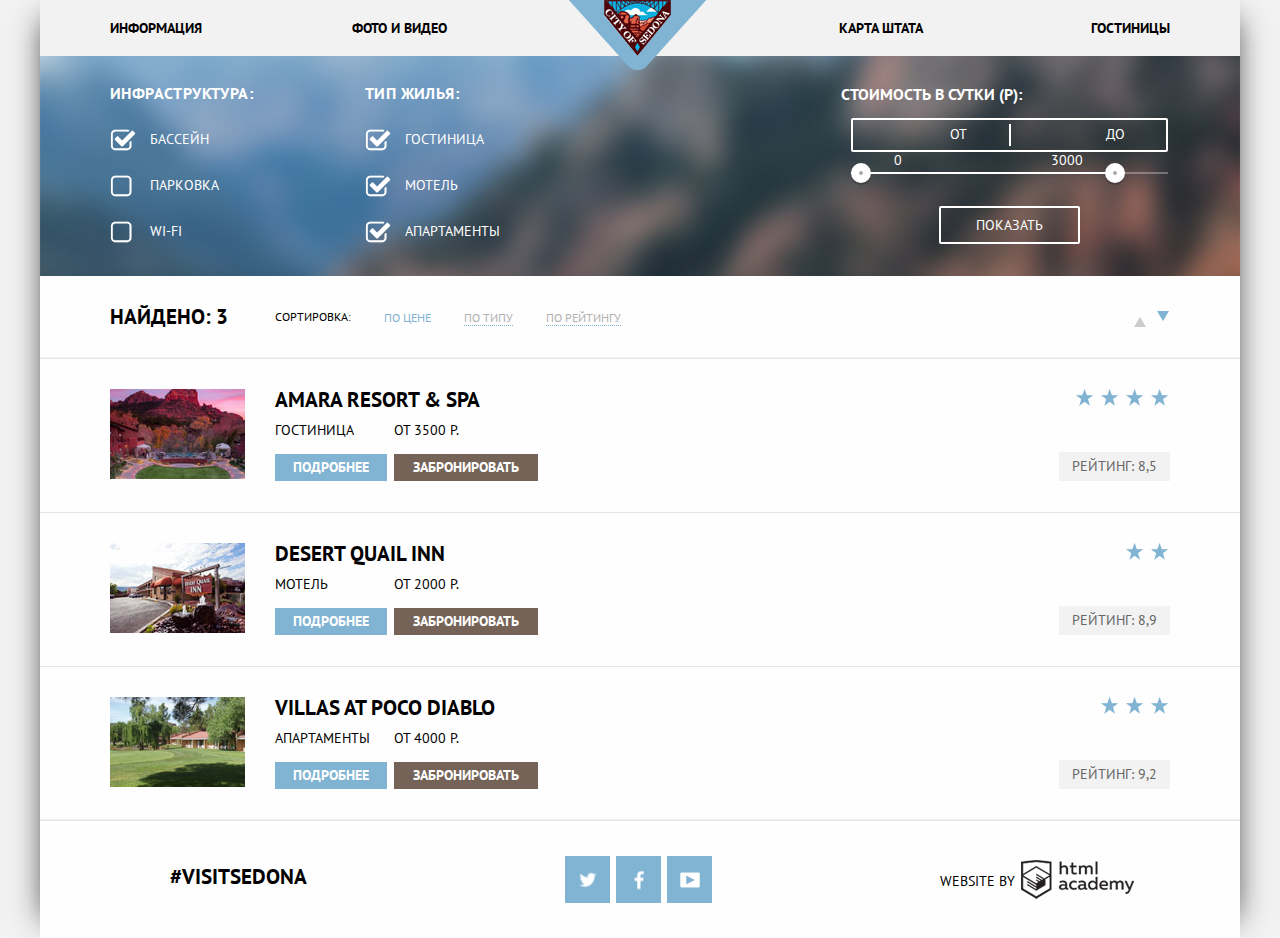
==== commit 07606e8e: "доработка по декоративному оформлению" ====
--- a/inner.html
+++ b/inner.html
@@ -22,10 +22,10 @@
             <a href="#"><img class="logo" src="img/icon.png" width="138" height="70" alt="Седона"></a>
           </li>
           <li> 
-            <a href="#">Карта штата</a> 
+            <a href="#">Гостиницы</a> 
           </li>
           <li> 
-            <a href="#">Гостиницы</a>
+            <a href="#">Карта штата</a>
           </li>
         </ul>
       </nav>
@@ -56,10 +56,10 @@
           <div class="price">
             <h2>Стоимость в сутки (р):</h2>
             <div class="price-range">
-              <label class="min-price">От
+              <label class="min-price"><span>От</span>
                 <input type="text" name="price-min" value="0">
               </label>
-              <label class="max-price">До
+              <label class="max-price"><span>До</span>
                 <input type="text" name="price-max" value="3000">
               </label>
             </div>
--- a/css/style.css
+++ b/css/style.css
@@ -1,6 +1,6 @@
 body {
 	font-size: 14px;
-	line-height: 1.5;
+	line-height: 21px;
 	color: #000000;
 	font-weight: normal;
 	font-family: "PT Sans", "Arial", sans-serif;
@@ -8,7 +8,7 @@
 	background-color: #f2f2f2;
 }
 .main {
-	position: relative;
+	background-color: #ffffff;
 }
 .main-container {
 	width: 1200px;
@@ -20,22 +20,37 @@
 	background: #ffffff;
 }
 .main-navigation li {
-	display: inline-block;
+	display: block;
+	float: left;
 	font-size: 14px;
 	line-height: 26px;
 	font-weight: bold;
-	padding: 15px 20px;
-	margin: 0 50px;
+	padding: 15px 0px;
+	margin: 0 70px;
+	width: 107px;
+	text-align: left;
+}
+.main-navigation li:nth-child(2) {
+	margin-left: 65px;
 }
 .main-navigation li:nth-child(3) {
 	position: relative;
 	vertical-align: top;
 	padding-top: 0px;
 	padding-bottom: 0px;
-	margin-right: : 50px;
-	margin-left: 50px;
+	margin-right: 50px;
+	margin-left: 40px;
 	margin-bottom: -25px;
 	z-index: 100;
+	background-color: transparent;
+}
+.main-navigation li:nth-child(4) {
+	float: right;
+	text-align: right;
+}
+.main-navigation li:last-child {
+	float: right;
+	text-align: right;
 }
 .main-navigation a {
 	display: block;
@@ -62,9 +77,13 @@
 	padding: 0;
 	list-style: none;
 	font-size: 0;
+	text-align: center;
 }
 .main-logo img {
 	display: block;
+}
+.main-logo {
+	background-color: #ffffff;
 }
 .main-footer {
 	width: 1080px;
@@ -73,13 +92,18 @@
 	padding: 35px 60px;
 	border-top: 1px solid #e5e5e5
 }
-
+.main-footer.floor {
+	margin-top: -118px;
+	z-index: 1;
+	position: relative;
+	background-color: rgba(249, 251, 246, 0.9);
+}
 .footer-contacts {
 	float: left;
 	width: 220px;
-	margin-right: 170px;
+	margin-right: 175px;
 	margin-left: 70px;
-	padding-top: 15px;
+	padding: 8px 0;
 }
 .footer-contacts a {
 	text-decoration: none;
@@ -92,16 +116,18 @@
 .footer-social {
 	float: left;
 	width: 220px;
-}
-
+	display: inline-block;
+}
 .social-btn {
-	display: inline-block;
+	display: block;
+	float: left;
 	vertical-align: top;
 	font-size: 0px;
 	width: 45px;
 	height: 47px;
 	background-color: #81b3d2;
 	position: relative;
+	margin-right: 6px;
 }
 .social-btn::before {
 	content: "";
@@ -153,7 +179,7 @@
 	float: right;
 	padding-top: 15px;
 	width: 220px;
-	margin-right: 40px;
+	margin-right: 20px;
 	position: relative;
 }
 .footer-copyright a::after {
@@ -186,45 +212,33 @@
 /*inner*/
 .common-filter h2{
 	font-size: 16px;
-	line-height: 1.3;
+	line-height: 21px;
 	color: #ffffff;
 	font-weight: bold;
+	margin-bottom: 15px;
+	margin-top: 0;
+	letter-spacing: 0.4px;
 }
 .price h2 {
 	font-size: 16px;
-	line-height: 1.3;
 	color: #ffffff;
 	font-weight: bold;
 	margin-top: 0;
-}
-.hotel-character h2 { 
-	font-size: 21px;
-	line-height: 26px;
-	font-weight: bold;
-	margin: 0px;
-}
-.hotel-character a {
-	text-decoration: none;
-	color: #000000
-}
-.hotel-character a:hover {
-	color: #89b8d5;
-}
-.hotel-character a:active {
-	color: #b2b2b2;
+	margin-left: -10px;
 }
 .main-condition {
 	min-height: 220px;
 	background: #f2f2f2 url("../img/inner-filter.jpg") no-repeat;
 	clear: both;
+	background-position-y: -50px;
 }
 .infrastructure {
 	float: left;
 	width: 200px;
-	padding-top: 10px;
+	padding-top: 27px;
 	padding-right: 30px;
 	padding-bottom: 10px;
-	padding-left: 60px;
+	padding-left: 70px;
 }
 input[type="checkbox"] {
 	display: none;
@@ -233,7 +247,7 @@
 	display: block;
 	padding: 10px 0;
 	padding-left: 40px;
-	margin: 10px 0;
+	margin: 5px 0;
 	font-size: 14px;
 	line-height: 21px;
 	color: #ffffff;
@@ -262,6 +276,9 @@
 	height: 22px;
 	background-position: -5px -101px;
 }
+input[type="checkbox"]:disabled + label.choice {
+	color: #6a6a6a;
+}
 input[type="checkbox"]:checked + label.choice::before {
 	content: "";
 	position: absolute;
@@ -287,16 +304,18 @@
 .common-filter .accomodation {
 	float: left;
 	width: 200px;
-	padding: 10px 30px;
+	padding-top: 27px;
+	padding-right: 30px;
+	padding-left: 25px;
 }
 .price {
 	float: right;
-	width: 350px;
-	padding: 30px 70px;
+	width: 317px;
+	padding: 28px 72px;
 }
 .price-range {
 	position: relative;
-	height: 36px;
+	height: 30px;
 	margin-bottom: 20px;
 	border: 2px solid #ffffff;
 	border-radius: 2px;
@@ -315,23 +334,30 @@
 	display: inline-block;
 	vertical-align: top;
 	font-size: 14px;
-	line-height: 38px;
 	color: #ffffff;
 	cursor: pointer;
+	text-align: center;
 }
 .price-range .min-price,
 .price-range .max-price {
-	width: 90px;
-	padding-left: 65px;
+	width: 49%;
+}
+.price-range span {
+	width: 49%;
+	text-align: right;
+	margin: 0;
+	display: inline-block;
+	padding: 4px 0;
 }
 .price-range input {
-	width: 50px;
+	width: 47%;
 	margin: 0;
 	border: none;
 	outline: none;
 	background: none;
 	color: inherit;
 	font: inherit;
+	display: inline-block;
 }
 .range-controls {
 	position: relative;
@@ -369,9 +395,9 @@
 button.price-show {
 	display: block;
 	margin: 0 auto;
-	padding: 6px 35px;
+	padding: 9px 35px;
+	font-family: "PT Sans", "Arial", sans-serif;
 	font-size: 14px;
-	line-height: 21px;
 	text-transform: uppercase;
 	color: #ffffff;
 	background: transparent;
@@ -402,16 +428,16 @@
 	padding-top: 30px;
 	padding-right: 15px;
 	padding-bottom: 30px;
-	padding-left: 60px;
+	padding-left: 70px;
 	font-weight: bold;
 	font-size: 21px;
-	line-height: 26px;
 }
 .sort {
 	float: left;
 	width: 580px;
-	padding: 15px;
+	padding: 10px;
 	margin: 20px 0 0 0;
+	font-size: 12px;
 }
 ul.filter-sort {
 	display: inline-block;
@@ -440,6 +466,7 @@
 	color: #81b3d2;
 	text-decoration: none;
 	border-bottom: none;
+	cursor: default;
 }
 .filter-sort a:hover {
 	color: #81b3d2;
@@ -458,12 +485,15 @@
 }
 .direction-filter {
 	float: right;
-	width: 60px;
+	width: 13px;
 	padding-top: 30px;
 	position: relative;
 }
+.direction-filter.up {
+	margin-right: 10px;
+}
 .direction-filter.down {
-	margin-right: 20px;
+	margin-right: 70px;
 }
 a.direction-filter {
 	font-size: 0px;
@@ -471,7 +501,6 @@
 .direction-filter.up::after {
 	content: "";
 	position: absolute;
-	left: 50%;
 	bottom: 0px;
 	padding: 0px;
 	border: 6px solid transparent;
@@ -495,6 +524,7 @@
 }
 .direction-filter.active::after {
 	border-top: 10px solid #81b3d2;
+	cursor: default;
 }
 .rating {
 	float: right;
@@ -503,26 +533,44 @@
 	border: 1px solid #f2f2f2;
 	background-color: #f2f2f2;
 	color: #666666;
-	margin-top: 45px;
+	margin-top: 40px;
+	padding: 3px 12px;
+	text-align: center;
 }
 .hotels-list {
 	min-height: 450px;
 	background: #fefefe;
 }
 .btn {
-	margin-top: 10px;
+	margin-top: 13px;
 }
 .hotel {
 	width: 1060px;
 	padding: 30px 70px;
+	margin: 1px 0;
 }
 .hotel img {
 	float: left;
-	margin-right: 20px;
+	margin-right: 30px;
 }
 .hotel-character {
 	float: left;
-	width: 370px;
+	width: 415px;
+}
+.hotel-character h2 { 
+	font-size: 21px;
+	font-weight: bold;
+	margin: 0px;
+}
+.hotel-character a {
+	text-decoration: none;
+	color: #000000
+}
+.hotel-character a:hover {
+	color: #89b8d5;
+}
+.hotel-character a:active {
+	color: #b2b2b2;
 }
 .hotel {
 	border-top: 1px solid #e5e5e5
@@ -530,7 +578,8 @@
 .hotel-character span {
 	display: inline-block;
 	padding-top: 10px;
-	padding-right: 35px;
+	padding-right: 5px;
+	width: 110px;
 }
 .hotel-character a.about {
 	display: inline-block;
@@ -543,7 +592,7 @@
 	padding-top: 2px;
 	padding-bottom: 2px;
 	vertical-align: bottom;
-	margin-right: 5px;
+	margin-right: 3px;
 }
 .hotel-character a.about:hover {
 	background-color: #669ec0;
@@ -576,14 +625,18 @@
 	width: 17px;
 	height: 17px;
 	background: url("../img/star.png") no-repeat;
+	margin: 0 2px;
+}
+.star {
+	text-align: right;
 }
 
 
 
 /*index*/
 h2.offer-title {
-	font-size: 21px;
-	line-height: 1.1;
+	font-size: 30px;
+	line-height: 24px;
 	font-weight: bold;
 	text-align: center;
 	padding-top: 60px;
@@ -593,29 +646,29 @@
 	color: #696969;
 	text-align: center;
 	margin-bottom: 50px;
+	margin-top: 30px;
+	line-height: 24px;
 }
 h1.logo-title {
 	font-size: 21px;
-	line-height: 1.2;
+	line-height: 26px;
 	font-weight: bold;
 }
 .logo-title {
-	position: absolute;
-	display: inline-block;
-	bottom: 105px;
-	width: 600px;
-	left: 25%;
-	text-align: center;
+	display: block;
+	width: 500px;
+	text-align: center;
+	margin: 0 auto;
+	padding-top: 60px;
+	padding-bottom: 30px;
 }
 .features-title {
-	position: absolute;
-	display: inline-block;
-	bottom: 50px;
-	left: 25%;
-	text-align: center;
-}
-p.features {
-	margin: 20px 0;
+	display: block;
+	width: 500px;
+	text-align: center;
+	margin: 0 auto;
+	padding-bottom: 50px;
+	line-height: 26px;
 }
 .features-items {
 	background-color: #81b3d2;
@@ -625,6 +678,11 @@
 .features-items p {
 	text-align: center;
 	color: #ffffff;
+	margin: 25px 0;
+}
+.features-items-small p.features {
+	text-align: center;
+	margin: 20px 0;
 }
 .features-items.right img {
 	float: right;
@@ -635,66 +693,73 @@
 }
 .features-items .features-name {
 	font-weight: bold;
-	margin-top: 50px;
+	margin-top: 55px;
+	font-size: 21px;
+	margin-bottom: 0;
 }
 .features-logo {
 	float: left;
-	width: 280px;
-	min-height: 240px;
-	padding: 40px 60px;
+	width: 300px;
+	padding: 50px;
+	padding-top: 135px;
+	padding-bottom: 80px;
 	text-align: center;
 	margin: 0;
+	position: relative;
 }
 .features-logo-name {
 	display: block;
-	padding-top: 95px;
-	margin-top: 0px;
-	margin-bottom: 30px;
-	font-size: 16px;
-	line-height: 21px;	
-	font-weight: bold;
-	position: relative;
-}
-.accomodation .features-logo-name:before {
+	margin-top: 30px;
+	margin-bottom: 25px;
+	font-size: 21px;
+	font-weight: bold;
+}
+.features-logo.accomodation:before {
 	content: "";
 	display: block;
 	position: absolute;
 	background-image: url("../img/logo-accomodation.png");
 	width: 75px;
 	height: 72px;
-	left: 37%;
-	bottom: 30%;
-	padding: 0;
-}
-.food .features-logo-name:before {
+	margin-left: auto;
+	margin-right: auto;
+	left: 0;
+	right: 0;
+	top: 60px;
+}
+.features-logo.food:before {
 	content: "";
 	display: block;
 	position: absolute;
 	background-image: url("../img/logo-eat.png");
 	width: 74px;
 	height: 70px;
-	left: 37%;
-	bottom: 30%;
-	padding: 0;
-}
-.souvenirs .features-logo-name:before {
+	margin-left: auto;
+	margin-right: auto;
+	left: 0;
+	right: 0;
+	top: 60px;
+}
+.features-logo.souvenirs:before {
 	content: "";
 	display: block;
 	position: absolute;
 	background-image: url("../img/logo-suvenire.png");
 	width: 64px;
 	height: 76px;
-	left: 37%;
-	bottom: 30%;
-	padding: 0;
+	margin-left: auto;
+	margin-right: auto;
+	left: 0;
+	right: 0;
+	top: 60px;
 }
 .features-items-small .features-name {
 	margin: 0;
 	display: block;
 	padding: 0;
 	margin-top: 0px;
-	margin-bottom: 30px;
-	font-size: 16px;
+	margin-bottom: 25px;
+	font-size: 21px;
 	line-height: 21px;	
 	font-weight: bold;
 }
@@ -706,12 +771,13 @@
 	float: left;
 	text-align: center;
 	width: 280px;
-	min-height: 175px;
-	padding: 40px 60px;
+	padding: 50px 60px;
+	padding-bottom: 60px;
 	background-color: #eeeeee;
 }
 p.feature {
-	margin: 20px 0;
+	margin: 0;
+	/*min-height: 55px;*/
 }
 .offer {
 	background-color: #ffffff;
@@ -723,7 +789,7 @@
 	width: 565px;
 	margin: 0 auto;
 	text-align: center;
-	padding: 33px 0;
+	padding: 30px 0;
 	background-color: #766357;
 	color: #ffffff;
 	font-size: 21px;
@@ -740,7 +806,7 @@
 	display: none;
 	z-index: 100;
 	position: absolute;
-	padding-top: 20px;
+	padding-top: 23px;
 	box-shadow: 15px 15px 30px -20px #333,
 	-15px 0 30px -20px #333;
 }
@@ -760,44 +826,35 @@
 	display: block;
 }
 .group {
-	width: 465px;
+	width: 455px;
 	margin: 0 auto;
 	padding-top: 30px;
 }
-button.minus:hover {
-	color: #000000;
-}
-button.plus:hover {
-	color: #000000;
-}
 label.date {
 	display: block;
-	width: 465px;
+	width: 455px;
 	margin: 0 auto;
 	padding-top: 30px;
 	font-weight: bold;
 	line-height: 26px;
 }
-label.adult {
-	display: block;
-	float: left;
-	width: 240px;
-	padding-right: 25px;
-	font-weight: bold;
-	line-height: 26px;
-}
-label.children {
-	display: block;
-	float: left;
-	width: 190px;
+.adult {
+	display: inline-block;
+	padding-right: 50px;
+	font-weight: bold;
+	line-height: 26px;
+}
+.children {
+	display: inline-block;
 	font-weight: bold;
 	line-height: 26px;
 }
 button.submit {
 	display: block;
-	margin: 55px auto;
-	padding: 20px 195px;
+	margin: 53px auto;
+	padding: 17px 195px;
 	font-size: 21px;
+	font-family: "PT Sans", "Arial", sans-serif;
 	font-weight: bold;
 	text-transform: uppercase;
 	line-height: 26px;
@@ -814,27 +871,31 @@
 	color: #88b6d1;
 }
 input.date {
-	width: 330px;
-	height: 38px;
+	width: 340px;
+	height: 34px;
 	background: #f2f2f2 url("../img/calendar.png") no-repeat 97% center;
-	border: none;
-	margin-left: 15px;
+	margin-left: 19px;
 	line-height: 26px;
 	font-weight: bold;
 	outline: none;
 	text-transform: uppercase;
 	cursor: pointer;
+	border: 2px solid #f2f2f2;
+	font-family: "PT Sans", "Arial", sans-serif;
+	font-size: 14px;
+}
+input.date.checkout {
+	margin-left: 15px;
 }
 input.date:hover {
 	background: #ebebeb url("../img/calendar-hover.png") no-repeat 97% center;
 	outline: none;
+	border: 2px solid #ebebeb;
 }
 input.date:focus {
 	background: transparent url("../img/calendar-down.png") no-repeat 97% center;
 	border: 2px solid #e5e5e5;
 	outline: none;
-	width: 326px;
-	height: 34px;
 }
 .adult input {
 	width: 38px;
@@ -861,31 +922,40 @@
 button.minus, button.plus {
 	width: 38px;
 	height: 38px;
-	background-color: #f2f2f2;
 	border: none;
 	font-size: 14px;
-	line-height: 26px;
-	font-weight: bold;
-	color: #a9a9a9;
+	color: transparent;
+	line-height: 26px;
+	padding: 0;
+	font-weight: bold;
 	outline: none;
+	cursor: pointer;
 }
 button.minus {
 	margin-right: -4px;
+	background: #f2f2f2 url("../img/minus.png") no-repeat 50% 50%;
 }
 button.plus {
 	margin-left: -4px;
+	background: #f2f2f2 url("../img/plus.png") no-repeat 50% 50%;
 }
 .adult button.minus {
 	margin-left: 35px;
 }
 .children button.minus {
-	margin-left: 20px;
+	margin-left: 23px;
+}
+button.minus:hover {
+	background: #f2f2f2 url("../img/minus-hover.png") no-repeat 50% 50%;
+}
+button.plus:hover {
+	background: #f2f2f2 url("../img/plus-hover.png") no-repeat 50% 50%;
 }
 button.minus:active {
-	color: #81b3d2;
+	background: #f2f2f2 url("../img/minus-down.png") no-repeat 50% 50%;
 }
 button.plus:active {
-	color: #81b3d2;
+	background: #f2f2f2 url("../img/plus-down.png") no-repeat 50% 50%;
 }
 
 
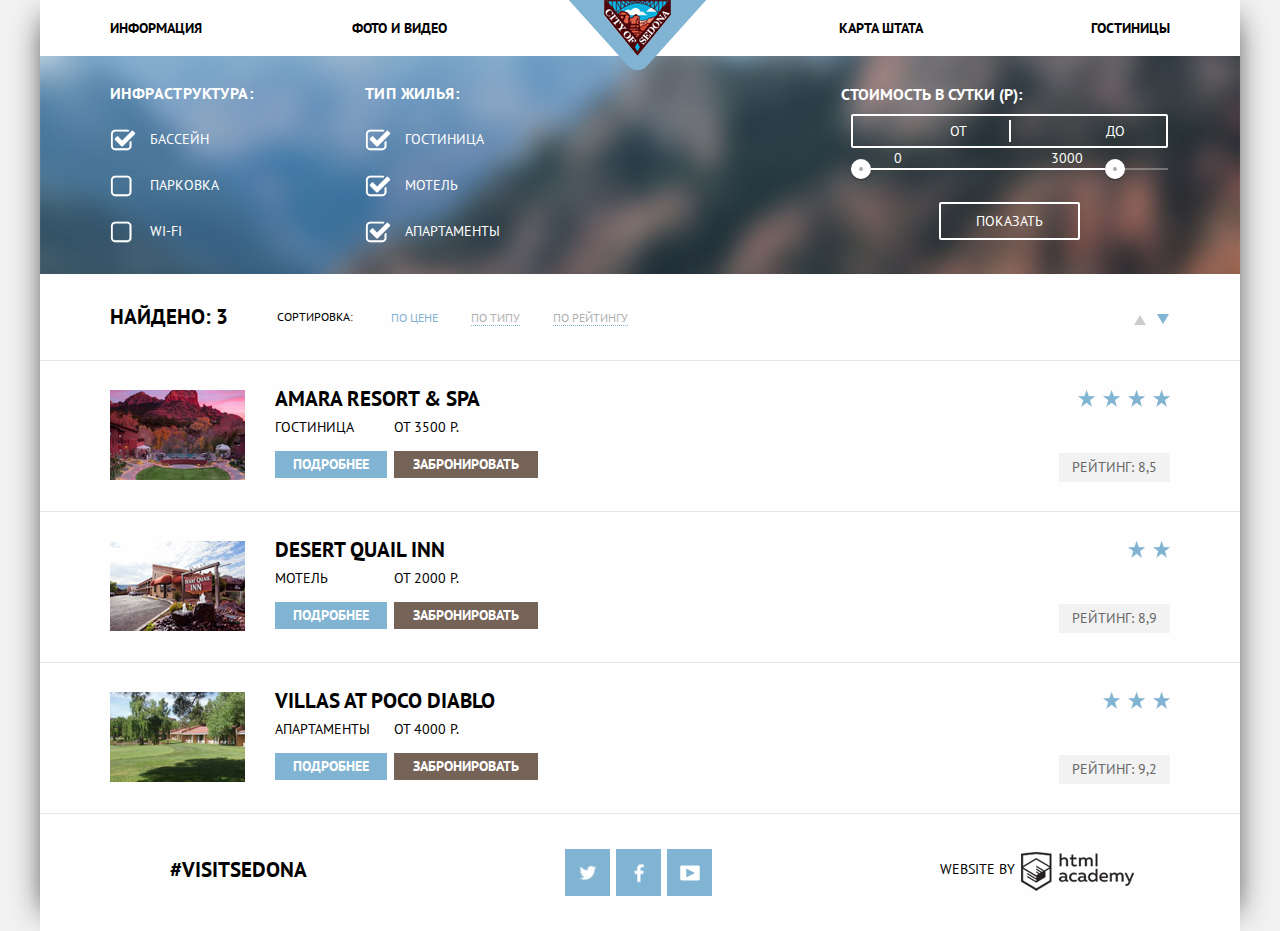
==== commit 2d80dc44: "доработки" ====
--- a/inner.html
+++ b/inner.html
@@ -10,7 +10,7 @@
 <body>
   <div class="main-container">
     <header class="main-header">
-      <nav class="main-navigation">
+    <nav class="main-navigation clearfix">
         <ul>
           <li> 
             <a href="#">Информация </a>
--- a/css/style.css
+++ b/css/style.css
@@ -7,17 +7,14 @@
 	text-transform: uppercase;
 	background-color: #f2f2f2;
 }
-.main {
-	background-color: #ffffff;
-}
 .main-container {
 	width: 1200px;
 	margin: 0 auto;
 	box-shadow: -15px 0 30px -20px #333, 
 	15px 0 30px -20px #333;
 }
-.main-header {
-	background: #ffffff;
+.main-navigation {
+	background-color: #ffffff;
 }
 .main-navigation li {
 	display: block;
@@ -85,6 +82,9 @@
 .main-logo {
 	background-color: #ffffff;
 }
+.main {
+	background-color: #ffffff;
+}
 .main-footer {
 	width: 1080px;
 	margin: 0 auto;
@@ -177,7 +177,7 @@
 }
 .footer-copyright {
 	float: right;
-	padding-top: 15px;
+	padding-top: 10px;
 	width: 220px;
 	margin-right: 20px;
 	position: relative;
@@ -225,10 +225,11 @@
 	font-weight: bold;
 	margin-top: 0;
 	margin-left: -10px;
+	margin-bottom: 9px;
 }
 .main-condition {
-	min-height: 220px;
-	background: #f2f2f2 url("../img/inner-filter.jpg") no-repeat;
+	min-height: 218px;
+	background: #ffffff url("../img/inner-filter.jpg") no-repeat;
 	clear: both;
 	background-position-y: -50px;
 }
@@ -347,7 +348,7 @@
 	text-align: right;
 	margin: 0;
 	display: inline-block;
-	padding: 4px 0;
+	padding: 5px 0;
 }
 .price-range input {
 	width: 47%;
@@ -431,11 +432,12 @@
 	padding-left: 70px;
 	font-weight: bold;
 	font-size: 21px;
+	line-height: 26px;
 }
 .sort {
 	float: left;
 	width: 580px;
-	padding: 10px;
+	padding: 12px;
 	margin: 20px 0 0 0;
 	font-size: 12px;
 }
@@ -455,7 +457,7 @@
 	margin-right: 30px;
 }
 .filter-sort li:first-child {
-	margin-left: 30px;
+	margin-left: 35px;
 }
 .filter-sort a {
 	text-decoration: none;
@@ -494,6 +496,7 @@
 }
 .direction-filter.down {
 	margin-right: 70px;
+	padding-top: 35px;
 }
 a.direction-filter {
 	font-size: 0px;
@@ -546,8 +549,7 @@
 }
 .hotel {
 	width: 1060px;
-	padding: 30px 70px;
-	margin: 1px 0;
+	padding: 29px 70px;
 }
 .hotel img {
 	float: left;
@@ -561,10 +563,12 @@
 	font-size: 21px;
 	font-weight: bold;
 	margin: 0px;
+	margin-top: -2px;
 }
 .hotel-character a {
 	text-decoration: none;
-	color: #000000
+	color: #000000;
+	vertical-align: text-top;
 }
 .hotel-character a:hover {
 	color: #89b8d5;
@@ -577,7 +581,7 @@
 }
 .hotel-character span {
 	display: inline-block;
-	padding-top: 10px;
+	padding-top: 5px;
 	padding-right: 5px;
 	width: 110px;
 }
@@ -625,7 +629,7 @@
 	width: 17px;
 	height: 17px;
 	background: url("../img/star.png") no-repeat;
-	margin: 0 2px;
+	margin-left: 4px;
 }
 .star {
 	text-align: right;
@@ -639,13 +643,13 @@
 	line-height: 24px;
 	font-weight: bold;
 	text-align: center;
-	padding-top: 60px;
+	padding-top: 58px;
 	margin: 0;
 }
 .offer-name {
 	color: #696969;
 	text-align: center;
-	margin-bottom: 50px;
+	margin-bottom: 48px;
 	margin-top: 30px;
 	line-height: 24px;
 }
@@ -660,7 +664,7 @@
 	text-align: center;
 	margin: 0 auto;
 	padding-top: 60px;
-	padding-bottom: 30px;
+	padding-bottom: 27px;
 }
 .features-title {
 	display: block;
@@ -678,7 +682,7 @@
 .features-items p {
 	text-align: center;
 	color: #ffffff;
-	margin: 25px 0;
+	margin: 23px 0;
 }
 .features-items-small p.features {
 	text-align: center;
@@ -709,10 +713,13 @@
 }
 .features-logo-name {
 	display: block;
-	margin-top: 30px;
+	margin-top: 27px;
 	margin-bottom: 25px;
 	font-size: 21px;
 	font-weight: bold;
+}
+.features-logo-wrapped {
+	background-color: #ffffff;
 }
 .features-logo.accomodation:before {
 	content: "";
@@ -725,7 +732,7 @@
 	margin-right: auto;
 	left: 0;
 	right: 0;
-	top: 60px;
+	top: 62px;
 }
 .features-logo.food:before {
 	content: "";
@@ -738,7 +745,7 @@
 	margin-right: auto;
 	left: 0;
 	right: 0;
-	top: 60px;
+	top: 62px;
 }
 .features-logo.souvenirs:before {
 	content: "";
@@ -751,7 +758,7 @@
 	margin-right: auto;
 	left: 0;
 	right: 0;
-	top: 60px;
+	top: 58px;
 }
 .features-items-small .features-name {
 	margin: 0;
@@ -771,8 +778,8 @@
 	float: left;
 	text-align: center;
 	width: 280px;
-	padding: 50px 60px;
-	padding-bottom: 60px;
+	padding: 48px 60px;
+	padding-bottom: 58px;
 	background-color: #eeeeee;
 }
 p.feature {
@@ -828,13 +835,13 @@
 .group {
 	width: 455px;
 	margin: 0 auto;
-	padding-top: 30px;
+	padding-top: 28px;
 }
 label.date {
 	display: block;
 	width: 455px;
 	margin: 0 auto;
-	padding-top: 30px;
+	padding-top: 28px;
 	font-weight: bold;
 	line-height: 26px;
 }
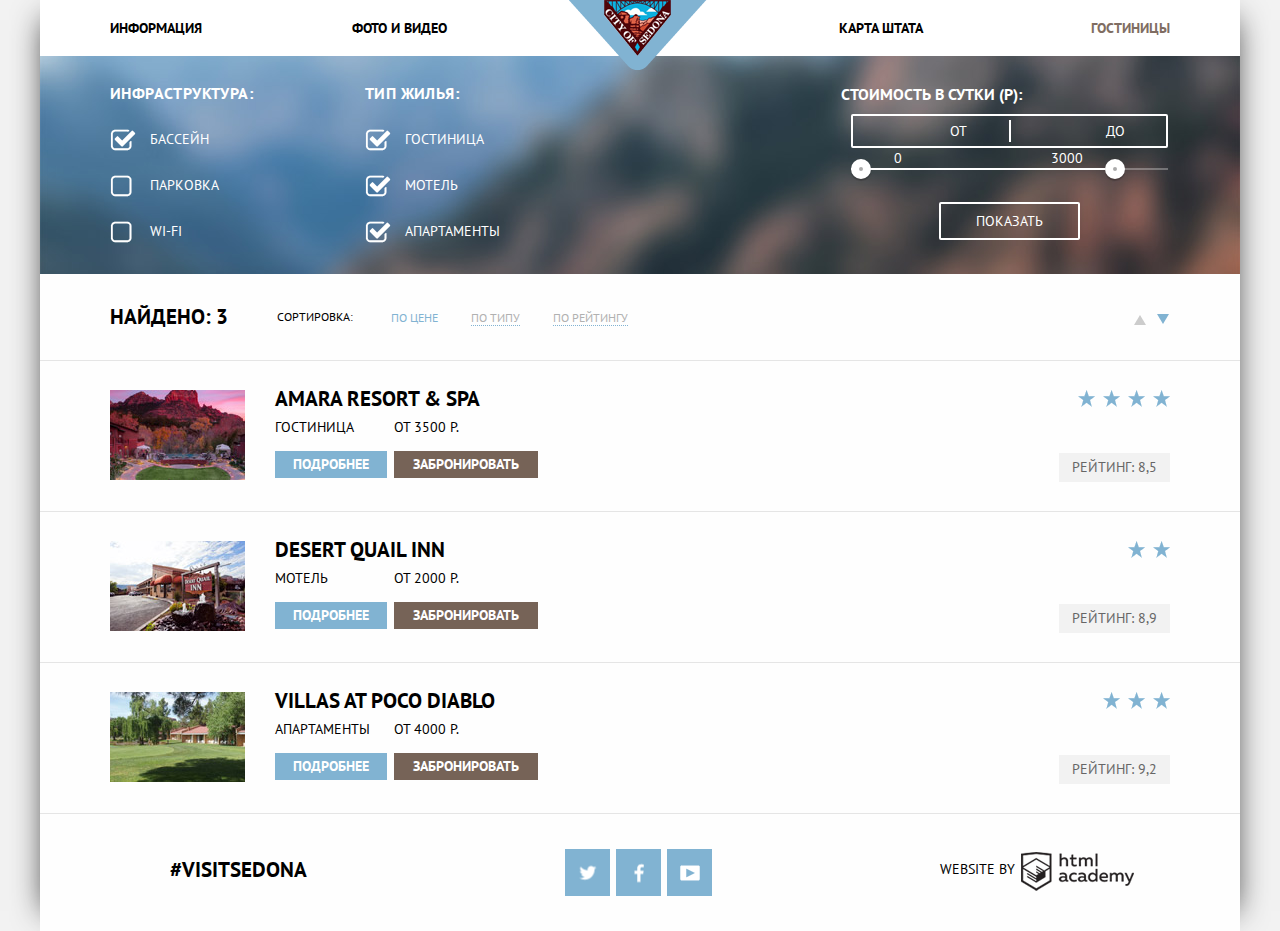
==== commit 43eb2287: "доработки финальной версии" ====
--- a/inner.html
+++ b/inner.html
@@ -10,7 +10,7 @@
 <body>
   <div class="main-container">
     <header class="main-header">
-    <nav class="main-navigation clearfix">
+      <nav class="main-navigation clearfix">
         <ul>
           <li> 
             <a href="#">Информация </a>
@@ -18,11 +18,11 @@
           <li> 
             <a href="#">Фото и Видео</a>
           </li>
-          <li class="main-logo">
-            <a href="#"><img class="logo" src="img/icon.png" width="138" height="70" alt="Седона"></a>
+          <li class="logo">
+            <a href="../243275-sedona/index.html"><img class="logo" src="img/icon.png" width="138" height="70" alt="Седона"></a>
           </li>
           <li> 
-            <a href="#">Гостиницы</a> 
+            <a href="#" class="active">Гостиницы</a> 
           </li>
           <li> 
             <a href="#">Карта штата</a>
--- a/css/style.css
+++ b/css/style.css
@@ -78,6 +78,7 @@
 }
 .main-logo img {
 	display: block;
+	background-color: #93bed9;
 }
 .main-logo {
 	background-color: #ffffff;
@@ -229,7 +230,7 @@
 }
 .main-condition {
 	min-height: 218px;
-	background: #ffffff url("../img/inner-filter.jpg") no-repeat;
+	background: #3e739e url("../img/inner-filter.jpg") no-repeat;
 	clear: both;
 	background-position-y: -50px;
 }
@@ -682,7 +683,8 @@
 .features-items p {
 	text-align: center;
 	color: #ffffff;
-	margin: 23px 0;
+	margin: 23px auto;
+	width: 305px;
 }
 .features-items-small p.features {
 	text-align: center;
@@ -691,15 +693,29 @@
 .features-items.right img {
 	float: right;
 	width: 800px;
+	background-color: #c7c6ce;
 }
 .feature {
 	color: #696969;
 }
-.features-items .features-name {
+.features-descriptions {
+	width: 400px;
+}
+.left .features-descriptions {
+	float: right;
+}
+.right .features-descriptions {
+	float: left;
+}
+.features-descriptions .features-name {
 	font-weight: bold;
 	margin-top: 55px;
 	font-size: 21px;
 	margin-bottom: 0;
+	width: 151px;
+	margin-left: auto;
+	margin-right: auto;
+	line-height: 21px;
 }
 .features-logo {
 	float: left;
@@ -769,10 +785,14 @@
 	font-size: 21px;
 	line-height: 21px;	
 	font-weight: bold;
+	width: 115px;
+	margin-left: auto;
+	margin-right: auto;
 }
 .features-items.left img {
 	float: left;
 	width: 800px;
+	background-color: #e5ae96;
 }
 .features-items-small {
 	float: left;
@@ -784,7 +804,6 @@
 }
 p.feature {
 	margin: 0;
-	/*min-height: 55px;*/
 }
 .offer {
 	background-color: #ffffff;
@@ -831,6 +850,7 @@
 }
 .map img {
 	display: block;
+	background-color: #e9e5dc;
 }
 .group {
 	width: 455px;
@@ -847,12 +867,13 @@
 }
 .adult {
 	display: inline-block;
-	padding-right: 50px;
+	float: left;
 	font-weight: bold;
 	line-height: 26px;
 }
 .children {
 	display: inline-block;
+	float: right;
 	font-weight: bold;
 	line-height: 26px;
 }
@@ -877,11 +898,16 @@
 	background-color: #5496bd;
 	color: #88b6d1;
 }
+.date span {
+	display: inline-block;
+	height: 40px;
+	line-height: 40px;
+}
 input.date {
+	float: right;
 	width: 340px;
 	height: 34px;
 	background: #f2f2f2 url("../img/calendar.png") no-repeat 97% center;
-	margin-left: 19px;
 	line-height: 26px;
 	font-weight: bold;
 	outline: none;
@@ -891,9 +917,6 @@
 	font-family: "PT Sans", "Arial", sans-serif;
 	font-size: 14px;
 }
-input.date.checkout {
-	margin-left: 15px;
-}
 input.date:hover {
 	background: #ebebeb url("../img/calendar-hover.png") no-repeat 97% center;
 	outline: none;
@@ -915,6 +938,16 @@
 	text-align: center;
 	outline: none;
 }
+.adult input:hover {
+	background-color: #ebebeb;
+	outline: none;
+	border: -1px solid #ebebeb;
+}
+.adult input:focus {
+	background-color: transparent;
+	border: 1px solid #e5e5e5;
+	outline: none;
+}
 .children input {
 	width: 38px;
 	height: 38px;
@@ -926,10 +959,20 @@
 	text-align: center;
 	outline: none;
 }
+.children input:hover {
+	background-color: #ebebeb;
+	outline: none;
+	border: -1px solid #ebebeb;
+}
+.children input:focus {
+	background-color: transparent;
+	border: 1px solid #e5e5e5;
+	outline: none;
+}
 button.minus, button.plus {
 	width: 38px;
 	height: 38px;
-	border: none;
+	border: 1px solid #f2f2f2;
 	font-size: 14px;
 	color: transparent;
 	line-height: 26px;
